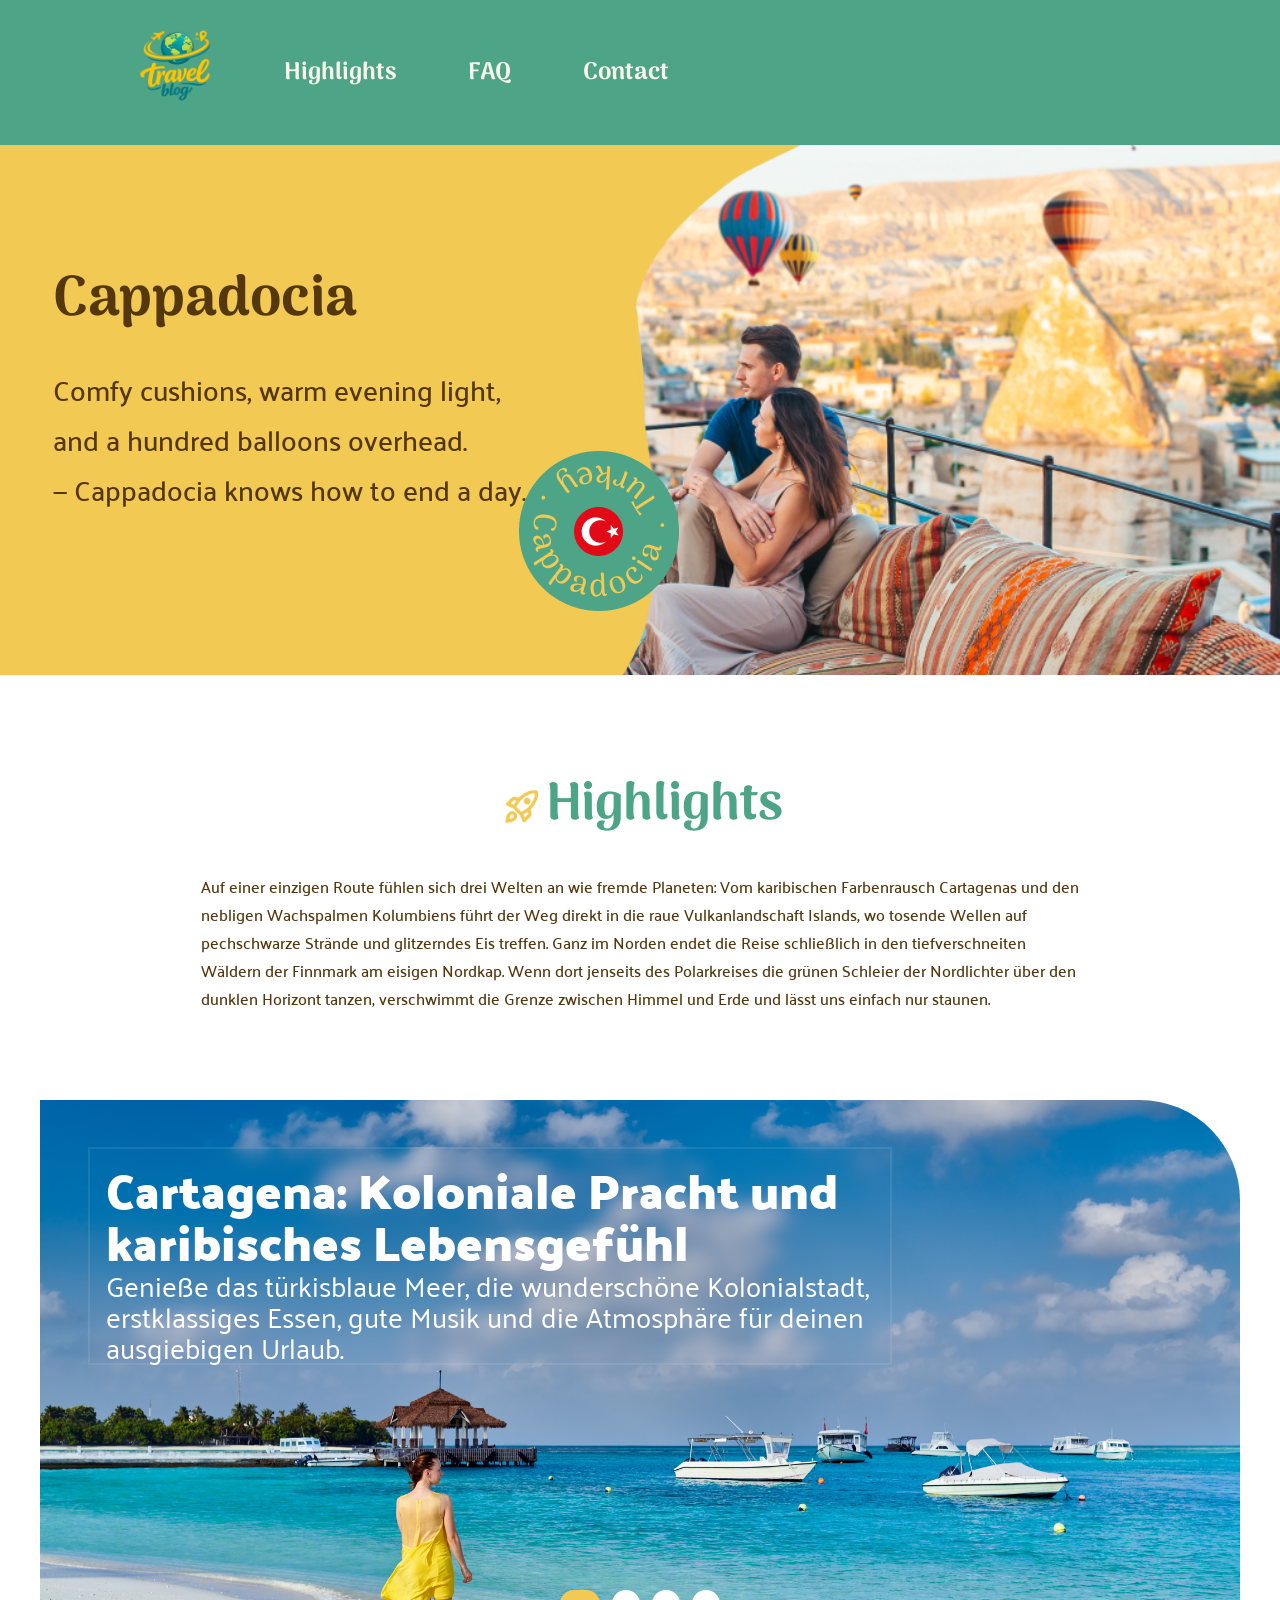
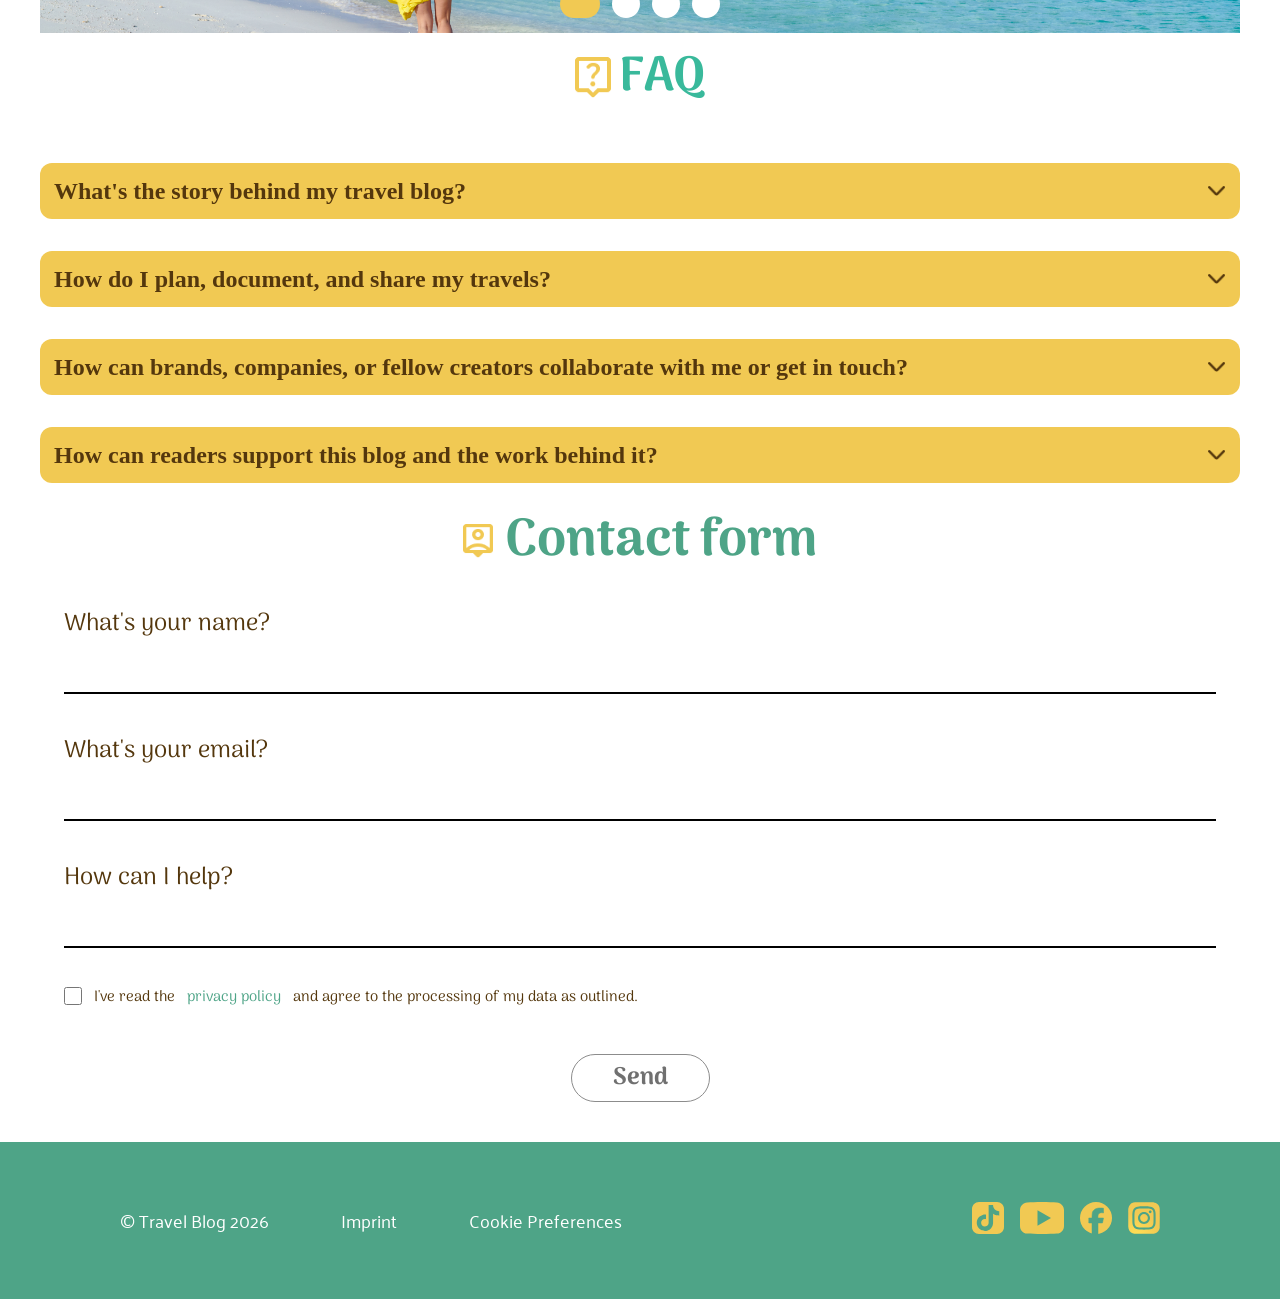
==== index.html @ d4ea0290 "position testing" ====
<!DOCTYPE html>
<html lang="en">

<head>
    <meta charset="UTF-8">
    <meta name="viewport" content="width=device-width, initial-scale=1.0">
    <title>Travel Blog</title>
    <link rel="icon" href="./assets/img/Homepage/Logo.png" type="image">

    <link rel="stylesheet" href="./css styles/font.css">
    <link rel="stylesheet" href="./css styles/standard.css">
    <link rel="stylesheet" href="./css styles/style.css">
    <link rel="stylesheet" href="./css styles/variables.css">

</head>

<body>
    <header>
        <section class="header-section">
            <div class=nav-bar>
                <a href="https://duckduckgo.com/" target="_blank" rel="noopener noreferer"><img
                        src="./assets/img/header/travelblog-icon.svg" alt="Travelblog Logo"></a>
                <a href="#highlight-section">Highlights</a>
                <a href="#faq-section">FAQ</a>
                <a href="#contact">Contact</a>
                <div class="gaba-icon">
                    <a href="https://davidalexanderscholl.developerakademie.net/TravelBlog/assets/videos/gaba-gandalf.mp4"
                        target="_blank" rel="noopener noreferer"><img src="./assets/img/header/gabba.png"></a>
                </div>
            </div>
        </section>


      

    </header>

    <!-- Yellow Box -->
  <section class="cappadocia-section">
            <section class="cappadocia-box">
                <section class="yellow-box">
                    <div class="yellow-box-rect">
                        <img src="./assets/img/yellow-box/vector16rect.jpg" alt="Yellow Vector">
                    </div>
                    <div class="yellow-box-swung">
                        <img src="./assets/img/yellow-box/vector16swung.png" alt="Yellow Box swung">
                    </div>
                    <div class="yellow-box-short">
                        <img src="./assets/img/yellow-box/vector16short.png" alt="">
                    </div>
                    <section class="yellow-text">
                        <h3>Cappadocia</h3><br>
                        <p>Comfy cushions, warm evening light,
                            <br>and a hundred balloons overhead.
                            <br>— Cappadocia knows how to end a day.
                        </p>
                    </section>
                    <section class="cappadocia_turkey">
                        <div class="turkey_img">
                            <img src="./assets/img/yellow-box/Turkey.png" alt="turkey_bild">
                        </div>
                        <div class="green_elipse">
                            <img src="./assets/img/yellow-box/Ellipse 27.png" alt="green_circle">
                        </div>
                        <div class="rotating_text">
                            <img src="./assets/img/yellow-box/Cappadocia . Turkey ..png" alt="cappadocia_turkey_text">

                        </div>
                    </section>
                </section>
            </section>
        </section>
    <!-- Highlights -->
    <main>
        <section id="highlight-section" class="highlights">
            <div class="highlights_text">
                <h2 id="highlights">Highlights</h2>
                <img src="./assets/img/Highlights/rocket_launch.png" alt="rocket_img">
            </div>
            <div class="explanation_text">
                <p>Auf einer einzigen Route fühlen sich drei Welten an wie fremde Planeten: Vom karibischen Farbenrausch
                    Cartagenas und den nebligen Wachspalmen Kolumbiens führt der Weg direkt in die raue Vulkanlandschaft
                    Islands, wo tosende Wellen auf pechschwarze Strände und glitzerndes Eis treffen. Ganz im Norden
                    endet die Reise schließlich in den tiefverschneiten Wäldern der Finnmark am eisigen Nordkap. Wenn
                    dort jenseits des Polarkreises die grünen Schleier der Nordlichter über den dunklen Horizont tanzen,
                    verschwimmt die Grenze zwischen Himmel und Erde und lässt uns einfach nur staunen.</p>
            </div>
        </section>
        <section class="slider">
            <section class="slider_a">
                <input type="radio" name="slider" value="first" checked>
                <input type="radio" name="slider" value="second">
                <input type="radio" name="slider" value="third">
                <input type="radio" name="slider" value="fourth">
                <!-- change  to img -->
                <div class="slider_a_wrapper">

                    <!-- Links are placeholders -->

                    <div class="slider_a_element element_first">
                        <a href="https://www.tripadvisor.de/Attractions-g297476-Activities-c42-Cartagena_Cartagena_District_Bolivar_Department.html"
                            target="_blank" rel="noopener noreferer">
                            <img src="./assets/img/Highlights/IslandBeach.jpg" alt="strand_bild"></a>
                        <div class="text-box">
                            <h3>Cartagena: Koloniale Pracht und karibisches Lebensgefühl</h3>
                            <p>Genieße das türkisblaue Meer, die wunderschöne Kolonialstadt, erstklassiges Essen, gute
                                Musik und die Atmosphäre für deinen ausgiebigen Urlaub.</p>

                        </div>
                    </div>

                    <div class="slider_a_element element_second">
                        <a href="https://www.tripadvisor.de/Attractions-g297476-Activities-c42-Cartagena_Cartagena_District_Bolivar_Department.html"
                            target="_blank" rel="noopener noreferer">
                            <img src="./assets/img/Highlights/Wachspalmen.jpg" alt="wachspalmen_kolumbien"></a>
                        <div class="text-box">
                            <h3>Gigantische Wachspalmen ragen in den Nebel des Cocora-Tals</h3>
                            <p>Bis zu 60 Meter hoch: Im mystischen Valle de Cocora prägen <br> Kolumbiens gigantische
                                Wachspalmen eine <br> unvergessliche Bergkulisse.
                            </p>
                        </div>
                    </div>


                    <div class="slider_a_element element_third">
                        <a href="https://www.tripadvisor.de/Attractions-g297476-Activities-c42-Cartagena_Cartagena_District_Bolivar_Department.html"
                            target="_blank" rel="noopener noreferer">
                            <img src="./assets/img/Highlights/stokknes-island-vestrahorn-schwarzer-strand.webp"
                                alt="schwarzer_strand_islands"></a>
                        <div class="text-box">
                            <h3>Urgewalt auf Island: Schwarzer Lavastrand und brechende Wellen</h3>
                            <p>Schwarzer Lavasand und tosende Atlantikwellen - die dramatische Vulkanküste von
                                Stokksnes.
                            </p>
                        </div>
                    </div>


                    <div class="slider_a_element element_fourth">
                        <a href="https://www.tripadvisor.de/Attractions-g297476-Activities-c42-Cartagena_Cartagena_District_Bolivar_Department.html"
                            target="_blank" rel="noopener noreferer">
                            <img src="./assets/img/Highlights/nordkap-winter-nordlicht.webp"
                                alt="nordlichter_überm_nordkap"></a>
                        <div class="text-box">
                            <h3>Wo die Nordlichter den Winterhimmel über dem Nordkap erhellen</h3>
                            <p>Tanzende Polarlichter in der arktischen Winternacht - ein magisches Naturschauspiel über
                                dem verschneiten Nordkap
                            </p>
                        </div>
                    </div>
                </div>
            </section>
        </section>



        <!-- FAQ Section -->

        <section class="faq-section">

            <div class="faq-head">
                <img src="./assets/img/homepage/live_help.png" alt="Live Help">
                <h2>FAQ</h2>
            </div>

            <div class="faq-container">

                <details class="faq-item">
                    <summary class="faq-question">
                        What's the story behind my travel blog?
                    </summary>

                    <div class="faq-answer">
                        <p>
                            I started this blog to share my travel
                            experiences and adventures around the world.
                        </p>
                    </div>
                </details>


                <details class="faq-item">
                    <summary class="faq-question">
                        How do I plan, document, and share my travels?
                    </summary>

                    <div class="faq-answer">
                        <p>
                            I research destinations, plan my trips,
                            take photos, and share my experiences here.
                        </p>
                    </div>
                </details>


                <details class="faq-item">
                    <summary class="faq-question">
                        How can brands, companies, or fellow creators
                        collaborate with me or get in touch?
                    </summary>

                    <div class="faq-answer">
                        <p>
                            You can contact me through the contact form
                            below.
                        </p>
                    </div>
                </details>


                <details class="faq-item">
                    <summary class="faq-question">
                        How can readers support this blog and the work
                        behind it?
                    </summary>

                    <div class="faq-answer">
                        <p>
                            You can support my blog by sharing my posts and following my adventures.lorem ipsum Lorem
                            ipsum dolor sit amet consectetur adipisicin elit. Eaque consequuntur aperiam quo, incidunt
                            neque dignissimos placeat ipsa. Quo, ipsa cupiditate ab, quisquam quos sapiente dolorem
                            exercitationem velit dicta mollitia
                            omnis.
                        </p>
                    </div>
                </details>
            </div>
        </section>

        <!-- FAQ Section -->


        <!-- Contact Form -->
        <section id="contact" class="contact-header">
            <figure>
                <img src="./assets/img/homepage/person_pin.png" alt="Person Pin">
                <h2>Contact form</h2>
            </figure>
            <!-- <div>
                <p>Have a question or an idea to collaborate?</p>
                <p><br>Get in touch—I’d love to hear from you and explore how we can work together.</p>
            </div> -->
        </section>

        <form>
            <div>
                <label for="name">What's your name?</label>
                <input type="name" id="name" name="name">
                <label for="email">What's your email?</label>
                <input type="email" id="email" name="email">
                <label for="text">How can I help?</label>
                <input type="text" id="text" name="text">
            </div>
            <div>
                <label class="policy-checkbox">
                    <input type="checkbox" name="policy">I've read the <span>privacy policy</span> and agree to the
                    processing of my data as outlined.
                </label>
                <button type="send">Send</button>
            </div>
        </form>

    </main>

    <footer>
        <div class="info-links">
            <a href="">© Travel Blog 2026</a>
            <a href="">Imprint</a>
            <a href="">Cookie Preferences</a>
        </div>
        <div class="social-media">
            <!-- Links are placeholders -->
            <a href="https://duckduckgo.com/" target="_blank" rel="noopener noreferer"><img
                    src="./assets/img/footer/tiktok_icon 1.svg" alt="Tik tok icon"></a>
            <a href="https://duckduckgo.com/" target="_blank" rel="noopener noreferer"><img
                    src="./assets/img/footer/youtube_icon.svg" alt="YouTube icon"></a>
            <a href="https://duckduckgo.com/" target="_blank" rel="noopener noreferer"><img
                    src="./assets/img/footer/facebook_icon.svg" alt="Facebook icon"></a>
            <a href="https://duckduckgo.com/" target="_blank" rel="noopener noreferer"><img
                    src="./assets/img//footer/instagram_logo.svg" alt="Instagram icon"></a>
        </div>

    </footer>

</body>

</html>
---- css styles/font.css ----
/* --- Import Schriftarten --- */

@import url('https://fonts.googleapis.com/css2?family=Arima:wght@100..700&display=swap');
@import url('https://fonts.googleapis.com/css2?family=Arima:wght@100..700&family=Palanquin:wght@100;200;300;400;500;600;700&display=swap');
@import url('https://fonts.googleapis.com/css2?family=Palanquin+Dark:wght@400;500;600;700&display=swap');
---- css styles/standard.css ----
/* --- GLOBALE FUNDAMENT --- */
/* --- SCHRIFTARTEN & GRÖßEN --- */

* {
    box-sizing: border-box;
    margin: 0;
    /* outline: 1px solid red; /*um Ausrichtung der Elemente zu überprüfen*/
}

html {
    scroll-behavior: smooth;
}

h1 {
    font-family: Arima;
    color: #F1C953;
    font-size: 64px;  /*40px Mobile, 64px Desktop*/
    font-weight: bold;
}

h2 {
    font-family: Arima;
    color:#4EA487;
    font-size: 52px;  /*40px Mobile, 52px Desktop*/
}

.subtitle {
    font-family: 'palanquin';
    color: #4EA487;
    font-size: 40px;  /*20px Mobile, 40px Desktop*/
    font-weight: semi-bold;
}

p {
    font-size: 16px;
    font-family: Palanquin;
    color: #54370D;
    width:878px ;
}

button {
    font-family: Arima;
    font-size: 24px;
    font-weight: bold;
    border-radius: 40px;
    width: 139px;           /*158px Desktop*/
    height: 48px;           /*auch 48px Desktop*/
    text-align: center;
}

button:hover {
    text-decoration: underline;
    cursor: pointer;
}
---- css styles/style.css ----
/* --- HAUPT-LAYOUT MIT KLASSEN --- */

/* Header */

.header-section {
  background-color: #4ea487;
  display: flex;
  justify-content: start;
  align-items: center;
  gap: 100px;
  padding-top: 30px;
  padding-bottom: 30px;
  padding-left: 140px;
  width: 100%;
}

.nav-bar {
  display: flex;
  gap: 72px;
  align-items: center;
  text-align: center;
}

.nav-bar img {
  width: 72px;
  height: 72px;
}

.nav-bar > a {
  color: rgba(248, 245, 235, 1);
  font-family: Arima;
  font-size: 1.5rem;
  font-weight: 700;
  text-decoration: none;
}

.gaba-icon img {
  margin-left: 450px;
  animation: gaba-hide 2s forwards;
}

/* Trololol */
@keyframes gaba-hide {
  from {
    opacity: 1;
  }
  to {
    opacity: 0;
  }
}

/* --- YELLOW BOX --- */

.landing-section {
  position: absolute;
  z-index: -1;
  height: 100dvh;
}

.cappadocia-section {
  /* position: relative; */
  z-index: -1;
  display: flex;
  justify-content: flex-start;
  flex-direction: column;
  background-image: url(/assets/img/yellow-box/header-photo.png);
  background-repeat: no-repeat;

  background-size: 1440px;
  background-position: center;
  overflow: hidden;
}

.cappadocia-box {
  position: relative;
  z-index: 1;
  display: flex;
  justify-content: left;
  height: 530px;
  overflow: hidden;
}

.yellow-box {
  position: absolute;
  z-index: 1;
  justify-content: center;
  text-align: start;
  
}

.yellow-box-rect img {
    position: absolute;
    z-index: 1;
    display: flex;
    
    width: 1440px;
    animation: yellow-box-rect-slide 1s forwards;
    animation-delay: 2s;
}

@keyframes yellow-box-rect-slide {
  from {
    padding-right: 0%;
  }
  to {
    padding-right: 50px;
  }
  to {
    opacity: 0;
  }
}

.yellow-box-swung img{  
    position: absolute;
    z-index: 1;
     display: flex;
      
    width: 2000px;
    animation: yellow-box-swung-slide 1s forwards;
    animation-delay: 2s;
    /* animation: yellow-box-swung-blendout 1s forwards;
    animation-delay: 3s; */
}

@keyframes yellow-box-swung-slide {
  from {
    width: 2000px;
  }
  to {
    width: 800px;
  }
}
/* 
@keyframes yellow-box-swung-blendout{
    from{opacity: 1;}
    to{opacity: 0;}
} */

.yellow-box-short img{
     position: absolute;
    z-index: 2;
     display: flex;
      height: 650px;
    width: 800px;
    animation: yellow-box-swung-slide 2s forwards;
    animation-delay: 10s;
}

.yellow-text {
  position: absolute;
  top: 110px;
  bottom: 75%;
  left: 40%;
  z-index: 2;
}

.yellow-text h3 {
    position: relative;
    color: #54370D;
    font-family: 'Arima';
    font-weight: 700;
    font-size: 3.5rem;
    animation: slide-up 250ms forwards;
    animation-duration: 1s;
}

@keyframes slide-up{
    from {
        bottom: -300px;
        transform: translateX(+200px); 

        opacity: 0;
    }
    to {
        bottom: 0;
        opacity: 1;
    }
}

.yellow-text p {
  color: #54370d;
  font-family: "palanquin";
  font-weight: 500;
  font-size: 1.75rem;
  animation: show-self 250ms;
  animation-delay: 1s;
  animation-fill-mode: backwards;
}

@keyframes show-self {
  from {
    opacity: 0;
  }
}

.cappadocia_turkey {
    position: relative;
    left: 400%;
    top: 300px;
    z-index: 3;
    display: flex;
    justify-content: center;
    align-items: center;
    animation: slideUpFadeIn 500ms ease-out forwards;
}

.turkey_img {
  z-index: 3;
  height: 50px;
  width: 100%;
  position: absolute;
  display: flex;
  justify-content: center;
  align-items: center;
}

.green_elipse {
  z-index: 1;
  height: 160px;
  width: 100%;
  position: absolute;
  display: flex;
  justify-content: center;
  align-items: center;
}

.rotating_text {
  z-index: 1;
  height: 132px;
  width: 100%;
  display: flex;
  justify-content: center;
  align-items: center;
  animation: turkey_text 15s linear infinite;
}

@keyframes slideUpFadeIn {
  0% {
    opacity: 0%;
    transform: translateY(200px);
    animation-fill-mode: forwards;
  }
  100% {
    opacity: 1;
    transform: translateY(20px);
  }
}

@keyframes turkey_text {
  15% {
    transform: rotate(0deg);
  }
  100% {
    transform: rotate(360deg);
  }
}

/* --- HIGHLIGHTS --- */
.highlights {
  display: flex;
  flex-direction: column;
  justify-content: center;
  padding-top: 88px;
}

.highlights_text {
  display: flex;
  justify-content: center;
  align-items: center;
  flex-direction: row-reverse;
}

.highlights > div {
  display: flex;
  justify-content: center;
  flex-direction: row-reverse;
}

.highlights img {
  display: flex;
  height: 48px;
  width: 48px;
  padding: 4px;
}

.explanation_text {
  font-family: Palanquin;
  font-weight: 500;
  font-style: medium;
  font-size: 36px;
  padding-top: 24px;
  padding-bottom: 88px;
  color: #54370d;
}

.slider {
  display: flex;
  justify-content: center;
  align-items: center;
}

.slider_a {
  position: relative;
  border-top-right-radius: 100px;

  height: 533px;
  width: 1200px;

  display: flex;
  justify-content: center;
  align-items: flex-end;

  overflow: hidden;
}

.slider_a input {
  appearance: none;

  z-index: 2;
  background-color: white;

  height: 28px;
  width: 28px;

  border-radius: 50%;
  margin: 0 6px 15px 6px;

  box-shadow: none;
  outline: none;
  border: none;
}

.slider_a input:checked {
  background-color: #f1c953;
  height: 28px;
  width: 40px;
  border-radius: 20px;
}

.slider_a_wrapper {
  z-index: 1;

  width: 400%;
  height: 100%;

  position: absolute;
  left: 0;
  top: 0;

  display: flex;

  transition: all 1s ease-in-out;
}

.slider_a_wrapper > p {
  display: flex;
}

.slider_a_element {
  width: calc(100% / 4);
  height: 100%;
}

.slider_a_element img {
  width: 100%;
  height: 100%;

  object-fit: cover;
}

.slider_a input[value="first"]:checked ~ .slider_a_wrapper {
  transform: translateX(0);
}

.slider_a input[value="second"]:checked ~ .slider_a_wrapper {
  transform: translateX(calc(-100% / 4));
}

.slider_a input[value="third"]:checked ~ .slider_a_wrapper {
  transform: translateX(calc(-200% / 4));
}

.slider_a input[value="fourth"]:checked ~ .slider_a_wrapper {
  transform: translateX(calc(-300% / 4));
}

.slider_a_element .text-box {
  position: relative;
  width: 67%;
  bottom: 92%;
  left: 48px;

  padding-top: 16px;
  padding-left: 16px;

  border: solid 2px rgba(255, 255, 255, 0.089);
  backdrop-filter: blur(8px);
}

.text-box h3 {
  font-family: Palanquin Dark;
  font-weight: semibold;
  font-size: 48px;
  line-height: 1.1;
  color: #ffffff;
}

.text-box p {
  font-family: Palanquin;
  font-weight: 400;
  font-size: 28px;
  color: #ffffff;
  line-height: 1.1;
}

/* --- FAQ --- */

.faq-section {
  display: flex;
  flex-direction: column;
  align-items: center;
  padding: 16px 8px;
  gap: 56px;
}

.faq-head {
  display: flex;
  justify-content: center;
  align-items: center;
  gap: 8px;
  margin: 0;
  font-weight: 700;
}

.faq-head img {
  display: block;
  width: 36px;
  height: 41.15px;
}

.faq-head h2 {
  margin: 0;
  line-height: 1.2;
  text-align: center;
  color: #39b99b;
  font-size: 48px;
}

.faq-container {
  width: 100%;
  max-width: 1200px;
  display: flex;
  flex-direction: column;
  gap: 32px;
}

.faq-item {
  background-color: #f1c953;
  border-radius: 12px;
  overflow: hidden;
  interpolate-size: allow-keywords;
}

.faq-question {
  width: 100%;
  color: #54370d;
  cursor: pointer;
  padding: 16px 14px;
  font-size: 24px;
  font-weight: 600;
  display: flex;
  justify-content: space-between;
  align-items: center;
  gap: 32px;
  border: none;
  border-radius: 12px;
  text-align: left;
  line-height: 1;
}

.faq-question::after {
  content: "";

  background-image: url(../assets/img/homepage/arrow_forward_ios.png);
  background-repeat: no-repeat;
  background-position: center;
  background-size: contain;
  width: 20px;
  height: 10px;
  flex-shrink: 0;
  transition: all 0.4s ease-in-out;
}

.faq-item[open] .faq-question::after {
  transform: rotate(-180deg);
}

.faq-answer {
  background-color: white;
  border-radius: 5px;
  margin: 0 14px 10px 14px;
  padding: 4px 10px;
}

.faq-answer p {
  color: #54370d;
  width: 100%;
  max-width: none;
  line-height: 1.2;
}

.faq-item::details-content {
  height: 0;
  overflow: hidden;
  transition:
    height 0.5s ease-in-out,
    content-visibility 0.5s allow-discrete;
}

.faq-item[open]::details-content {
  height: auto;
}
/* --- FAQ --- */

/* --- CONTACT FORM --- */

figure {
  display: flex;
  flex-direction: row;
  justify-content: center;
  align-items: center;
  gap: 12px;
  /* width: 1100px;
    height: 62px; */
}

figure > img {
  width: 30px;
  /*36px Desktop*/
  height: 34.29px;
  /*41.15px Desktop*/
}

.contact-header > div {
  display: flex;
  flex-direction: column;
  justify-content: center;
  align-items: center;
}

form > div {
  display: flex;
  flex-direction: column;
  justify-content: flex-start;
  padding-left: 5%;
  padding-right: 5%;
}

figure > img {
  width: 30px;
  /*36px Desktop*/
  height: 34.29px;
  /*41.15px Desktop*/
}

.contact-header > div {
  display: flex;
  flex-direction: column;
  justify-content: center;
  align-items: center;
}

form > div {
  display: flex;
  flex-direction: column;
  justify-content: flex-start;
  padding-left: 5%;
  padding-right: 5%;
}

.policy-checkbox {
  font-size: 15px;
  display: flex;
  align-items: flex-start;
  gap: 12px;
}

.policy-checkbox > input[type="checkbox"] {
  flex-shrink: 0;
  width: 18px;
  height: 18px;
  margin: 2px 0 0 0;
  border: 2px solid #54370d;
  border-radius: 2px;
  cursor: pointer;
}

.policy-checkbox > span {
  margin: 0;
  color: #4ea487;
}

.policy-checkbox > span:hover {
  text-decoration: underline;
  cursor: pointer;
}

.policy-checkbox > input[type="checkbox"] {
  flex-shrink: 0;
  width: 18px;
  height: 18px;
  margin: 2px 0 0 0;
  border: 2px solid #54370d;
  border-radius: 2px;
  cursor: pointer;
}

.policy-checkbox > span {
  margin: 0;
  color: #4ea487;
}

.policy-checkbox > span:hover {
  text-decoration: underline;
  cursor: pointer;
}

label {
  font-family: Arima;
  color: #54370d;
  font-size: 24px;
  margin-bottom: 5px;
  margin-top: 20px;
}

input {
  border: none;
  border-bottom: 2px solid;
  height: 29px;
  /* acuh 29px Desktop*/
  margin-top: 17px;
  margin-bottom: 17px;
}

input:focus {
  outline: none;
  /* kein blauer Rahmen beim Klicken */
  border-bottom-width: 2px;
}

form button {
  align-self: center;
  margin-top: 40px;
  margin-bottom: 40px;
  background-color: white;
  border: 1px solid #8c8c8c;
  color: #707070;
}

/* --- FOOTER --- */

footer {
  background-color: #4ea487;
  display: flex;
  justify-content: space-between;
  align-items: center;
  gap: 10px;
  padding: 60px 120px;
}

.info-links {
  display: flex;
  align-items: center;
  gap: 72px;
}

.info-links a {
  color: #ffffff;
  font-family: Palanquin;
  font-size: 18px;
  text-decoration: none;
}

.social-media {
  display: flex;
  gap: 16px;
}
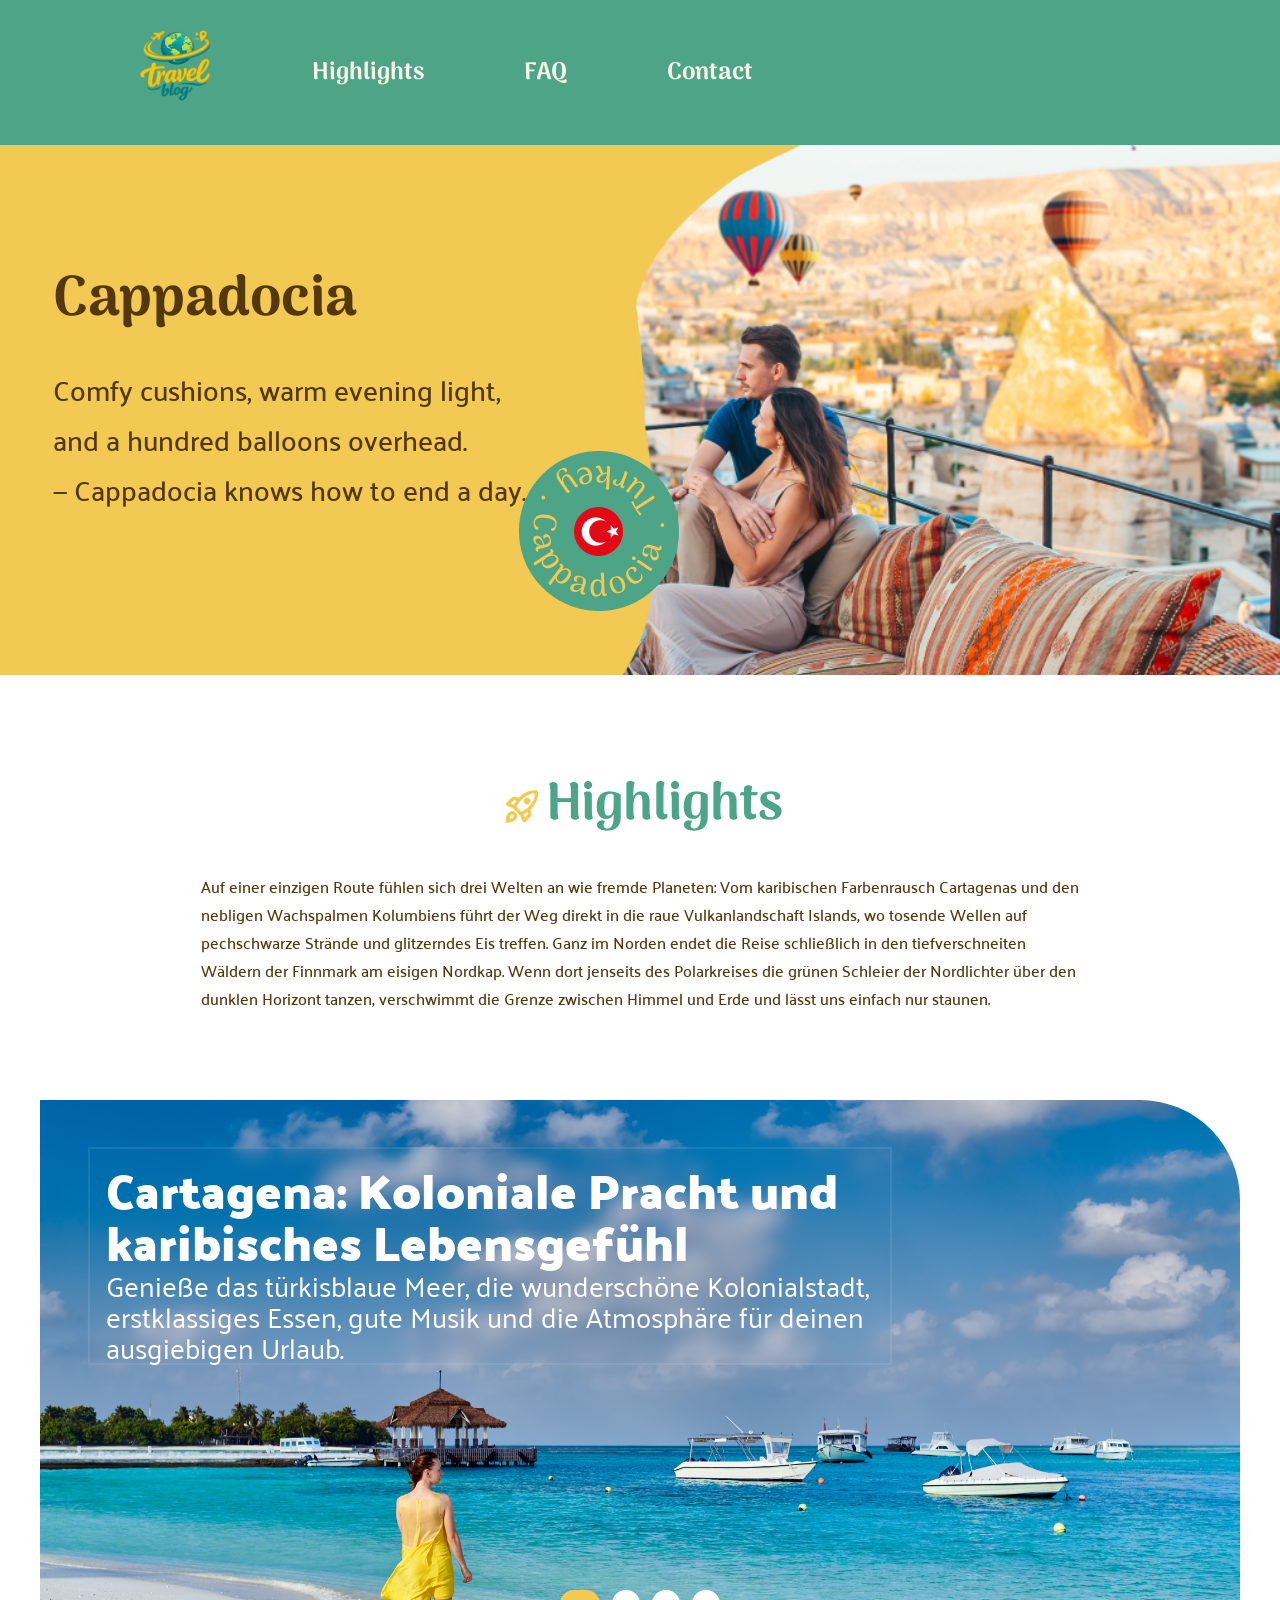
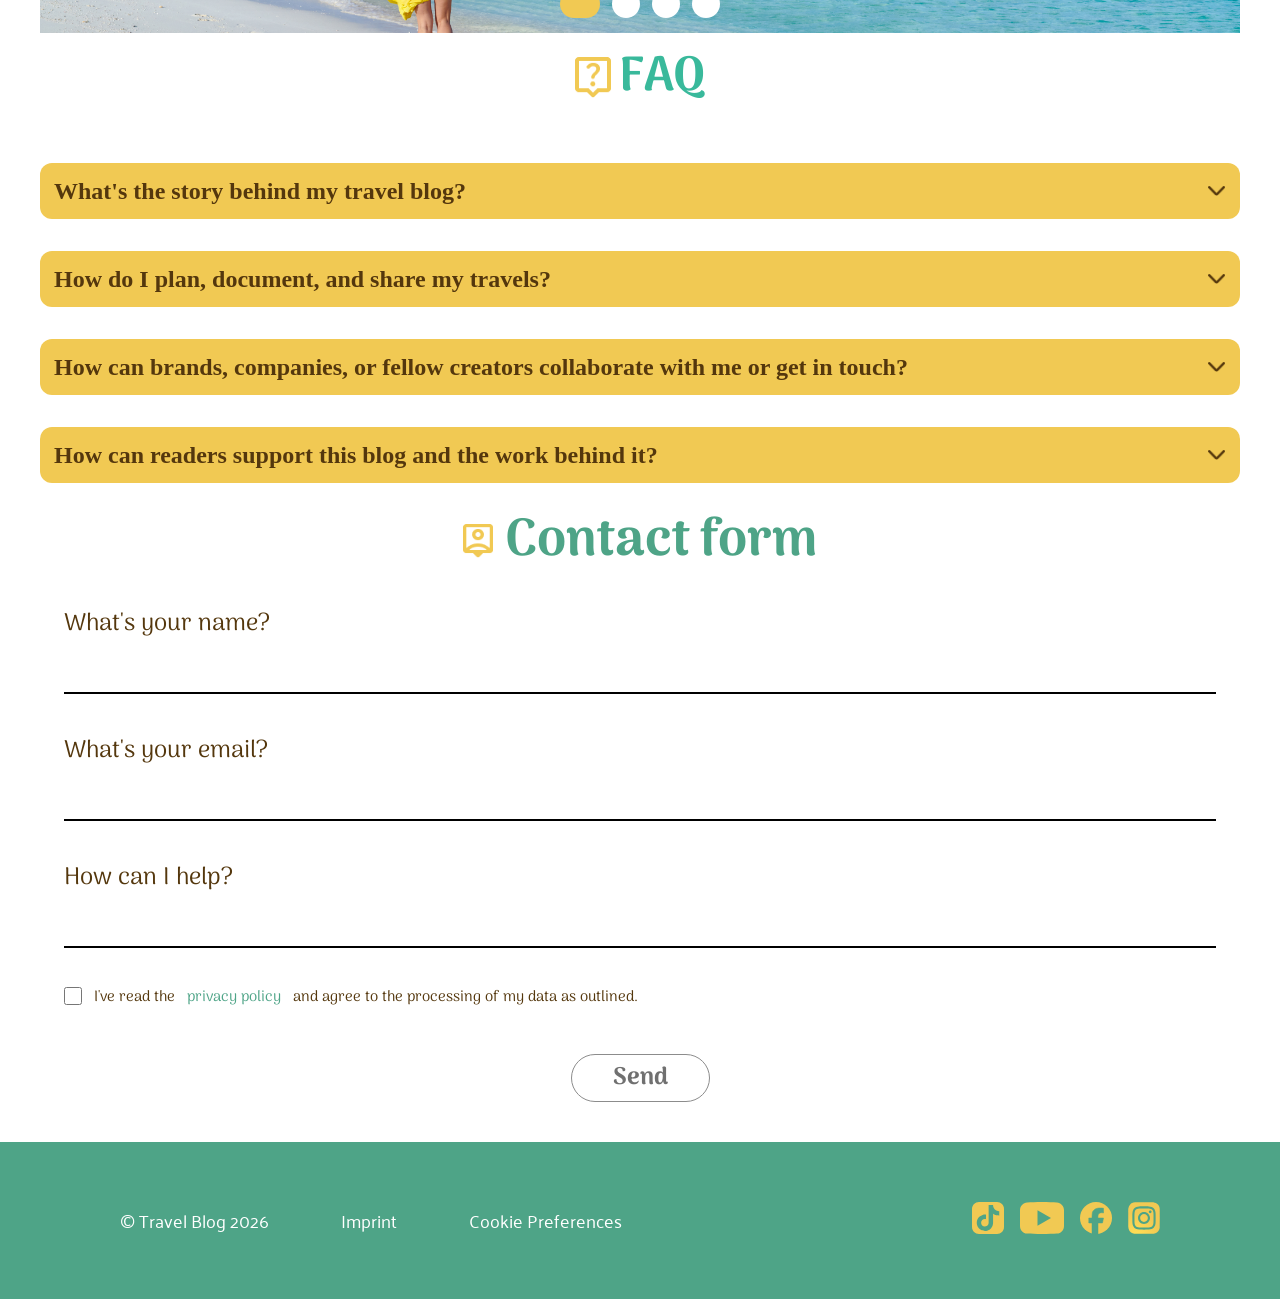
==== commit ff119c07: "Position chaos" ====
--- a/index.html
+++ b/index.html
@@ -30,12 +30,7 @@
             </div>
         </section>
 
-
-      
-
-    </header>
-
-    <!-- Yellow Box -->
+          <!-- Yellow Box -->
   <section class="cappadocia-section">
             <section class="cappadocia-box">
                 <section class="yellow-box">
@@ -70,6 +65,9 @@
                 </section>
             </section>
         </section>
+    </header>
+
+
     <!-- Highlights -->
     <main>
         <section id="highlight-section" class="highlights">
--- a/css styles/style.css
+++ b/css styles/style.css
@@ -5,7 +5,7 @@
 .header-section {
   background-color: #4ea487;
   display: flex;
-  justify-content: start;
+  justify-content: space-between;
   align-items: center;
   gap: 100px;
   padding-top: 30px;
@@ -16,7 +16,7 @@
 
 .nav-bar {
   display: flex;
-  gap: 72px;
+  gap: 100px;
   align-items: center;
   text-align: center;
 }
@@ -54,7 +54,7 @@
 .landing-section {
   position: absolute;
   z-index: -1;
-  height: 100dvh;
+height: 100dvh;
 }
 
 .cappadocia-section {
@@ -65,7 +65,7 @@
   flex-direction: column;
   background-image: url(/assets/img/yellow-box/header-photo.png);
   background-repeat: no-repeat;
-
+  height: 530px;
   background-size: 1440px;
   background-position: center;
   overflow: hidden;
@@ -76,8 +76,6 @@
   z-index: 1;
   display: flex;
   justify-content: left;
-  height: 530px;
-  overflow: hidden;
 }
 
 .yellow-box {
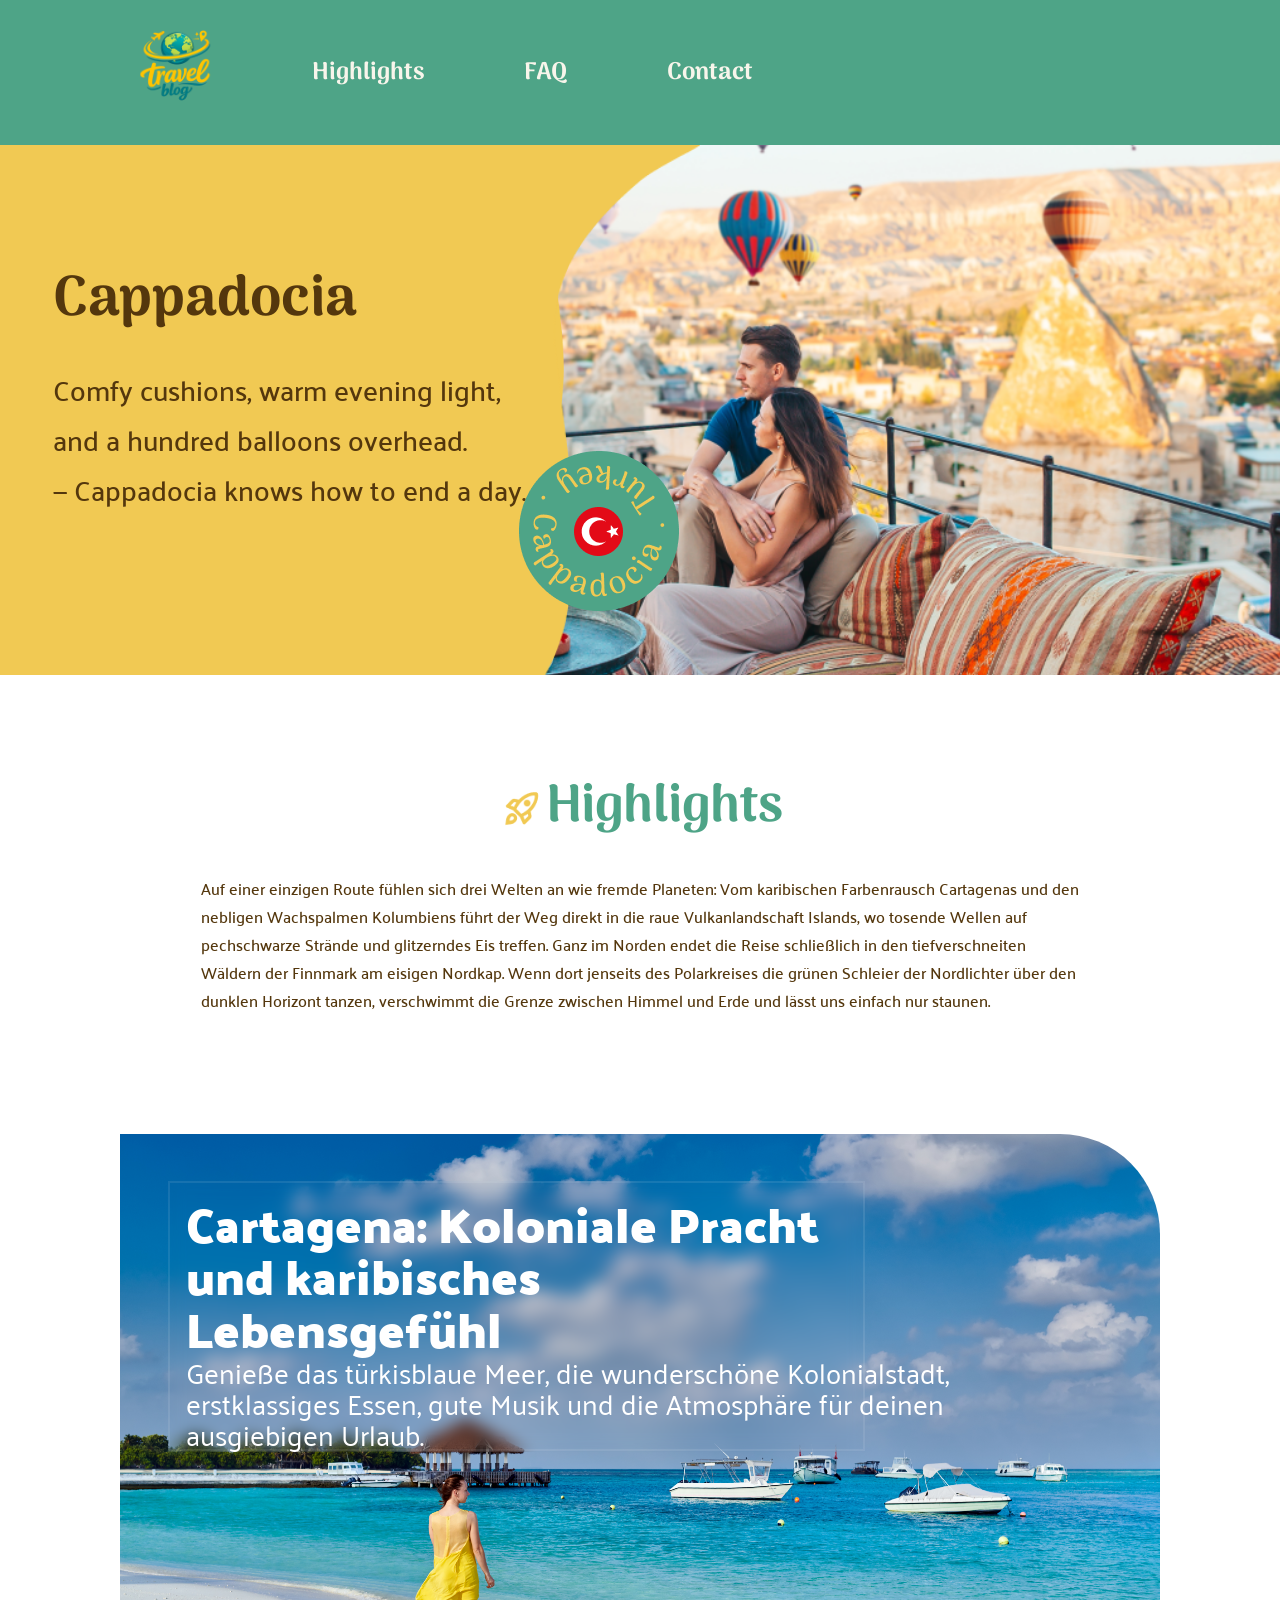
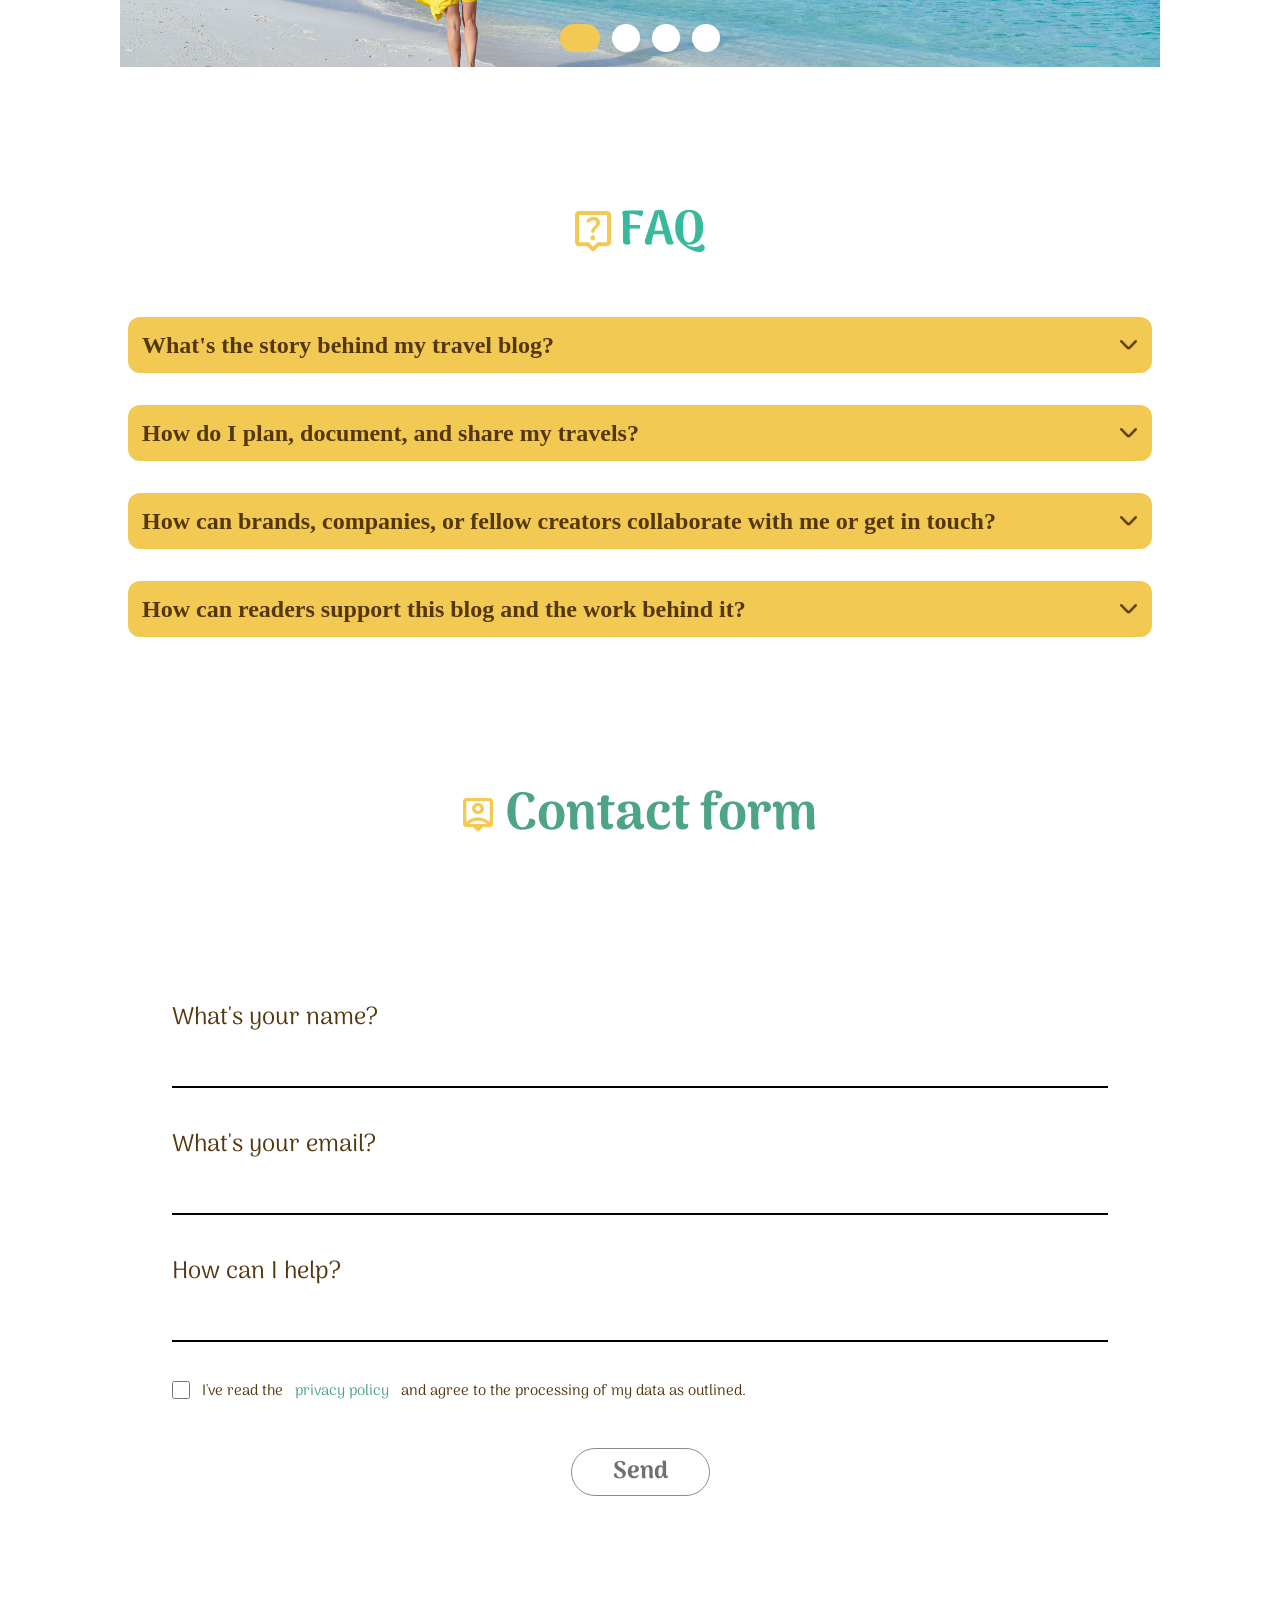
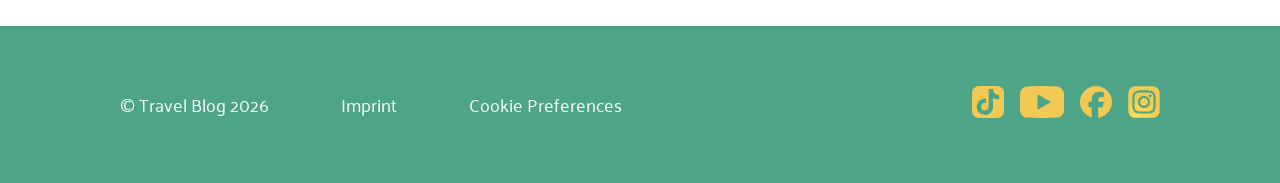
==== commit b1810b54: "Content max-width adjusted" ====
--- a/index.html
+++ b/index.html
@@ -31,6 +31,7 @@
         </section>
 
           <!-- Yellow Box -->
+  <section class="landing-section">         
   <section class="cappadocia-section">
             <section class="cappadocia-box">
                 <section class="yellow-box">
@@ -65,11 +66,12 @@
                 </section>
             </section>
         </section>
+        </section>
     </header>
 
 
     <!-- Highlights -->
-    <main>
+    <main class="main-section">
         <section id="highlight-section" class="highlights">
             <div class="highlights_text">
                 <h2 id="highlights">Highlights</h2>
--- a/css styles/style.css
+++ b/css styles/style.css
@@ -1,6 +1,13 @@
 /* --- HAUPT-LAYOUT MIT KLASSEN --- */
 
 /* Header */
+.main-section{
+  display: flex;
+  flex-direction: column;
+  gap: 120px;
+
+  padding: 90px 120px;
+}
 
 .header-section {
   background-color: #4ea487;
@@ -52,16 +59,17 @@
 /* --- YELLOW BOX --- */
 
 .landing-section {
-  position: absolute;
+  /* position: absolute; */
   z-index: -1;
-height: 100dvh;
+  display: flex;
+  justify-content: center;
+
 }
 
 .cappadocia-section {
   /* position: relative; */
   z-index: -1;
   display: flex;
-  justify-content: flex-start;
   flex-direction: column;
   background-image: url(/assets/img/yellow-box/header-photo.png);
   background-repeat: no-repeat;
@@ -69,6 +77,8 @@
   background-size: 1440px;
   background-position: center;
   overflow: hidden;
+  max-width: 1440px;
+  width: 100%;
 }
 
 .cappadocia-box {
@@ -125,7 +135,7 @@
     width: 2000px;
   }
   to {
-    width: 800px;
+    width: 700px;
   }
 }
 /* 
@@ -258,7 +268,7 @@
   display: flex;
   flex-direction: column;
   justify-content: center;
-  padding-top: 88px;
+ 
 }
 
 .highlights_text {
@@ -287,7 +297,6 @@
   font-style: medium;
   font-size: 36px;
   padding-top: 24px;
-  padding-bottom: 88px;
   color: #54370d;
 }
 
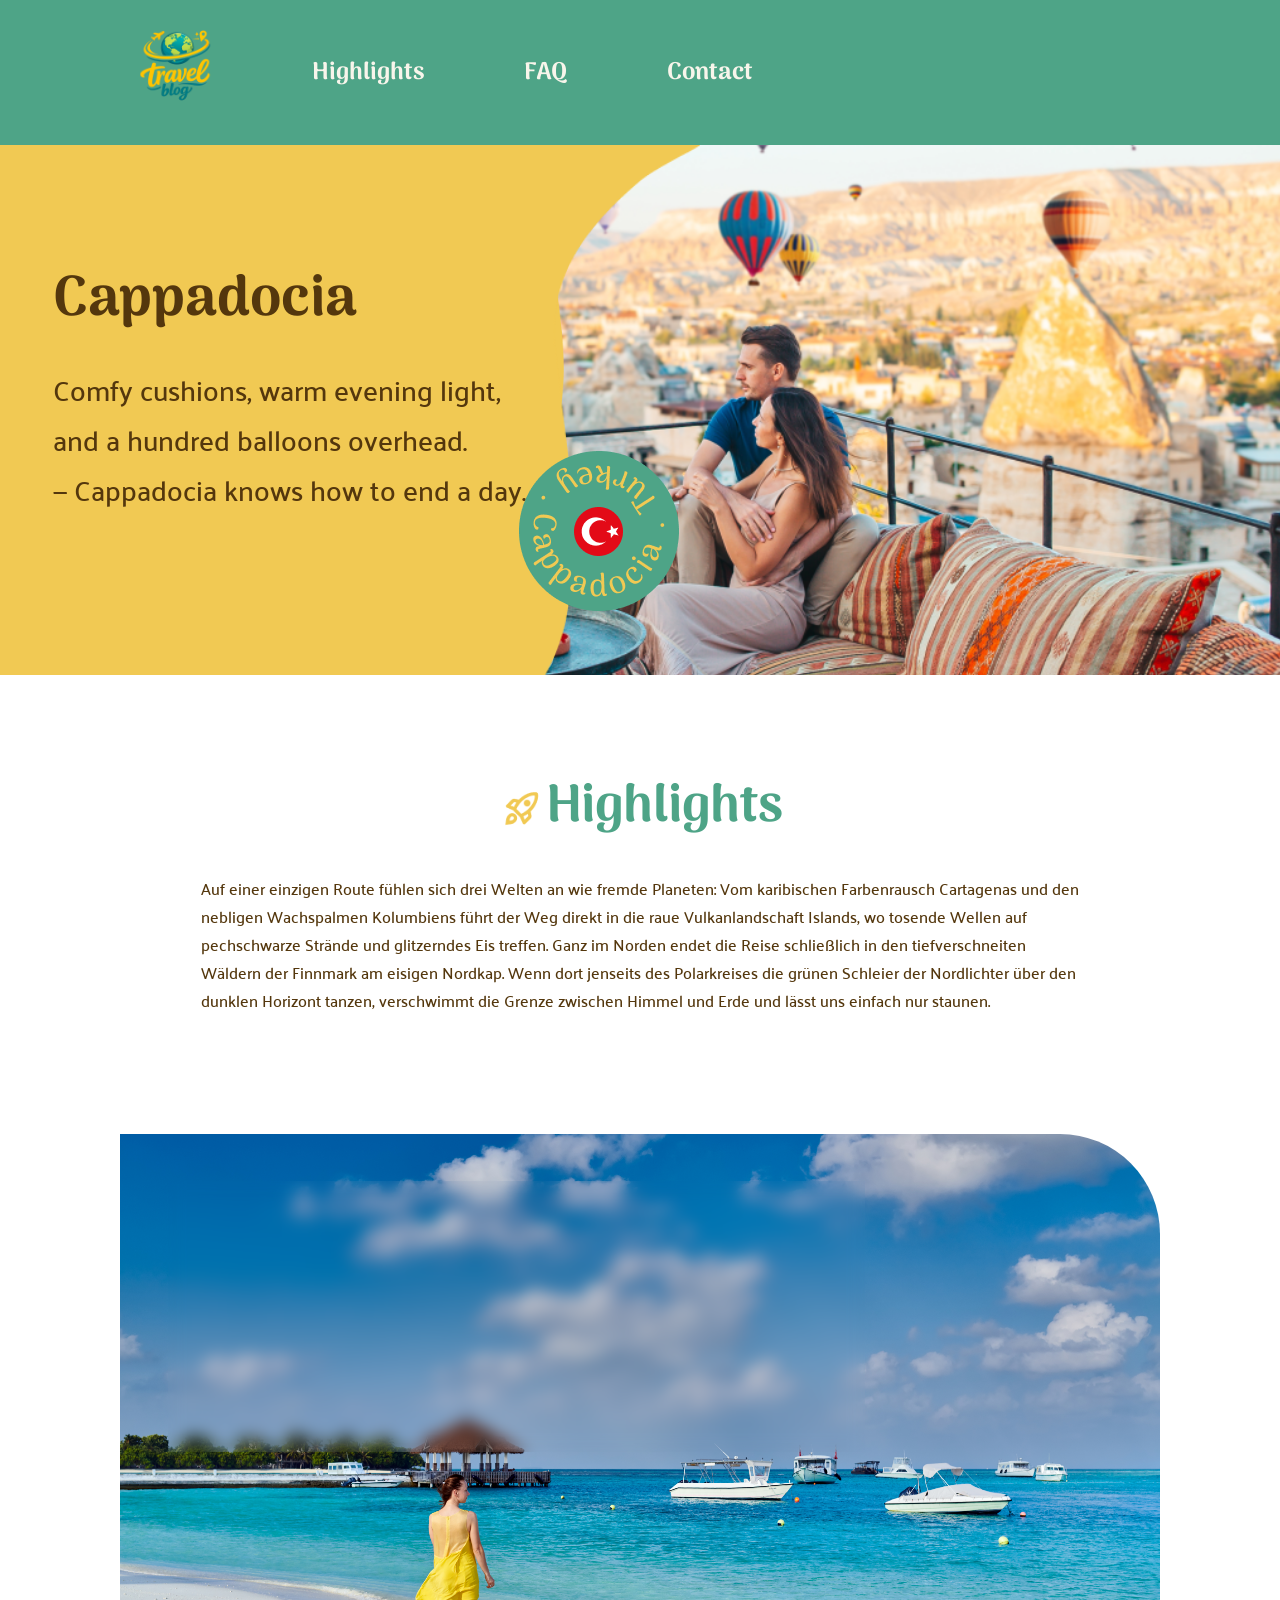
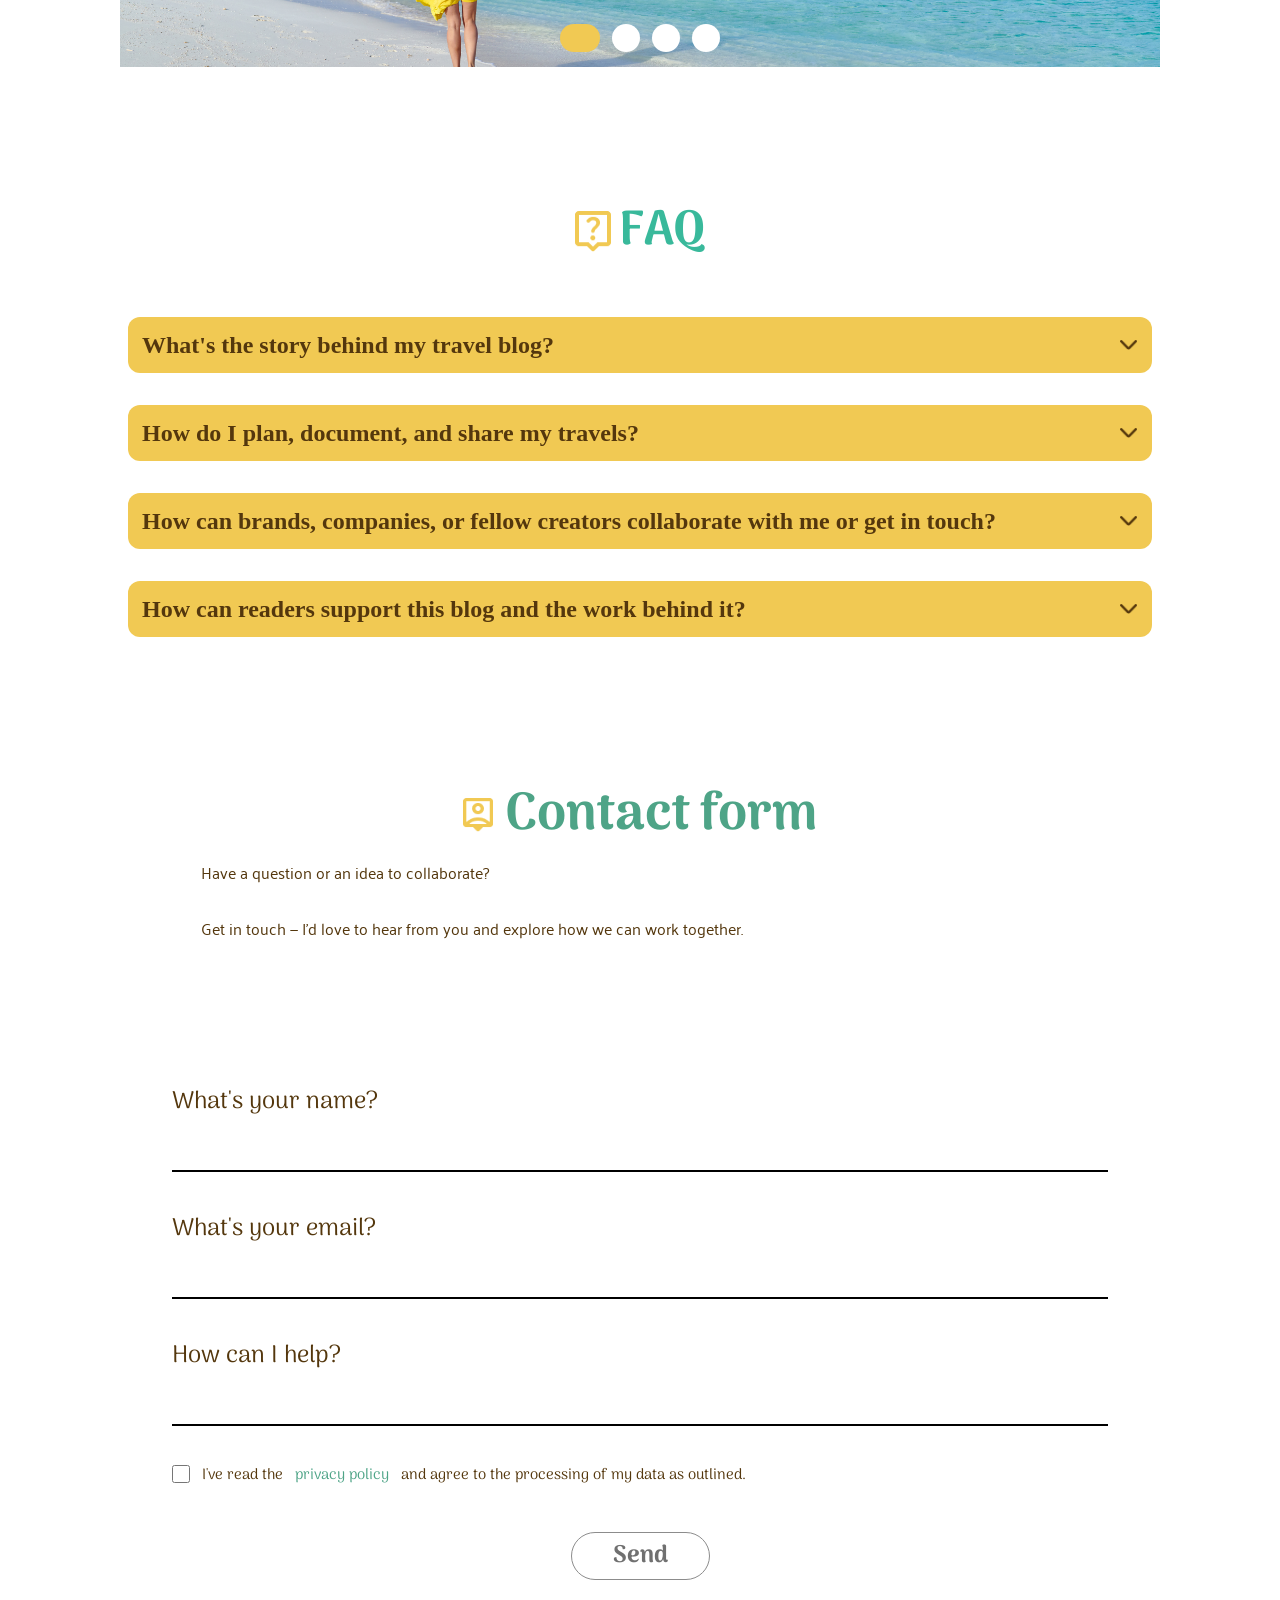
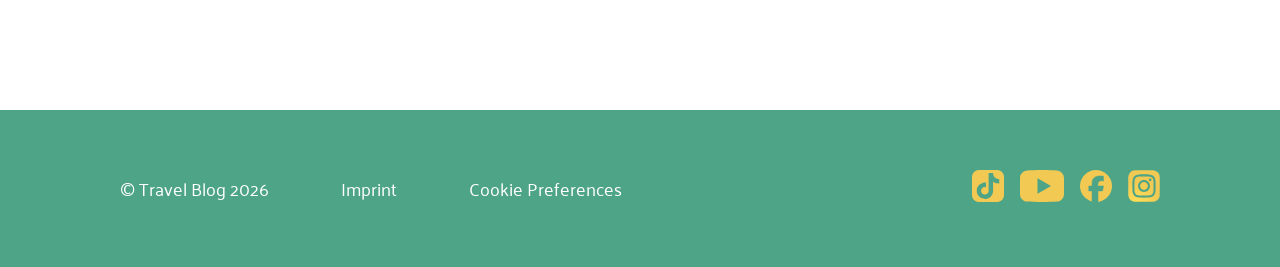
==== commit e177b8eb: "Umstrukturierung der Bilder und Anpassungen an article-carousel" ====
--- a/index.html
+++ b/index.html
@@ -36,13 +36,13 @@
             <section class="cappadocia-box">
                 <section class="yellow-box">
                     <div class="yellow-box-rect">
-                        <img src="./assets/img/yellow-box/vector16rect.jpg" alt="Yellow Vector">
+                        <img src="./assets/img/homepage/yellow-box/vector16rect.jpg" alt="Yellow Vector">
                     </div>
                     <div class="yellow-box-swung">
-                        <img src="./assets/img/yellow-box/vector16swung.png" alt="Yellow Box swung">
+                        <img src="./assets/img/homepage/yellow-box/vector16swung.png" alt="Yellow Box swung">
                     </div>
                     <div class="yellow-box-short">
-                        <img src="./assets/img/yellow-box/vector16short.png" alt="">
+                        <img src="./assets/img/homepage/yellow-box/vector16short.png" alt="">
                     </div>
                     <section class="yellow-text">
                         <h3>Cappadocia</h3><br>
@@ -53,13 +53,13 @@
                     </section>
                     <section class="cappadocia_turkey">
                         <div class="turkey_img">
-                            <img src="./assets/img/yellow-box/Turkey.png" alt="turkey_bild">
+                            <img src="./assets/img/homepage/yellow-box/Turkey.png" alt="turkey_bild">
                         </div>
                         <div class="green_elipse">
-                            <img src="./assets/img/yellow-box/Ellipse 27.png" alt="green_circle">
+                            <img src="./assets/img/homepage/yellow-box/Ellipse 27.png" alt="green_circle">
                         </div>
                         <div class="rotating_text">
-                            <img src="./assets/img/yellow-box/Cappadocia . Turkey ..png" alt="cappadocia_turkey_text">
+                            <img src="./assets/img/homepage/yellow-box/Cappadocia . Turkey ..png" alt="cappadocia_turkey_text">
 
                         </div>
                     </section>
@@ -75,7 +75,7 @@
         <section id="highlight-section" class="highlights">
             <div class="highlights_text">
                 <h2 id="highlights">Highlights</h2>
-                <img src="./assets/img/Highlights/rocket_launch.png" alt="rocket_img">
+                <img src="./assets/img/homepage/Highlights/rocket_launch.png" alt="rocket_img">
             </div>
             <div class="explanation_text">
                 <p>Auf einer einzigen Route fühlen sich drei Welten an wie fremde Planeten: Vom karibischen Farbenrausch
@@ -100,7 +100,7 @@
                     <div class="slider_a_element element_first">
                         <a href="https://www.tripadvisor.de/Attractions-g297476-Activities-c42-Cartagena_Cartagena_District_Bolivar_Department.html"
                             target="_blank" rel="noopener noreferer">
-                            <img src="./assets/img/Highlights/IslandBeach.jpg" alt="strand_bild"></a>
+                            <img src="./assets/img/homepage/Highlights/IslandBeach.jpg" alt="strand_bild"></a>
                         <div class="text-box">
                             <h3>Cartagena: Koloniale Pracht und karibisches Lebensgefühl</h3>
                             <p>Genieße das türkisblaue Meer, die wunderschöne Kolonialstadt, erstklassiges Essen, gute
@@ -112,7 +112,7 @@
                     <div class="slider_a_element element_second">
                         <a href="https://www.tripadvisor.de/Attractions-g297476-Activities-c42-Cartagena_Cartagena_District_Bolivar_Department.html"
                             target="_blank" rel="noopener noreferer">
-                            <img src="./assets/img/Highlights/Wachspalmen.jpg" alt="wachspalmen_kolumbien"></a>
+                            <img src="./assets/img/homepage/Highlights/Wachspalmen.jpg" alt="wachspalmen_kolumbien"></a>
                         <div class="text-box">
                             <h3>Gigantische Wachspalmen ragen in den Nebel des Cocora-Tals</h3>
                             <p>Bis zu 60 Meter hoch: Im mystischen Valle de Cocora prägen <br> Kolumbiens gigantische
@@ -236,10 +236,10 @@
                 <img src="./assets/img/homepage/person_pin.png" alt="Person Pin">
                 <h2>Contact form</h2>
             </figure>
-            <!-- <div>
+            <div>
                 <p>Have a question or an idea to collaborate?</p>
-                <p><br>Get in touch—I’d love to hear from you and explore how we can work together.</p>
-            </div> -->
+                <p><br>Get in touch — I’d love to hear from you and explore how we can work together.</p>
+            </div> 
         </section>
 
         <form>
--- a/css styles/style.css
+++ b/css styles/style.css
@@ -527,7 +527,7 @@
 .faq-item[open]::details-content {
   height: auto;
 }
-/* --- FAQ --- */
+
 
 /* --- CONTACT FORM --- */
 
@@ -575,6 +575,10 @@
   flex-direction: column;
   justify-content: center;
   align-items: center;
+}
+
+.contact-header > div > p {
+  
 }
 
 form > div {
--- a/css styles/variables.css
+++ b/css styles/variables.css
@@ -0,0 +1,21 @@
+/* --- VARIABLEN --- */
+/* Zentrale Werte, damit Farben & Abstände nur an EINER Stelle gepflegt werden */
+
+:root {
+    /* Farben */
+    --color-green: #4EA487;
+    --color-green-light: #4EA48733; 
+    --color-yellow: #F1C953;
+    --color-brown: #54370D;
+    --color-white: #FFFFFF;
+    --color-grey-light: #F4F4F4;
+
+    /* Abstände */
+    --gap-s: 16px;
+    --gap-m: 32px;
+    --gap-l: 64px;
+
+    /* Ecken */
+    --radius-m: 16px;
+    --radius-l: 24px;
+}
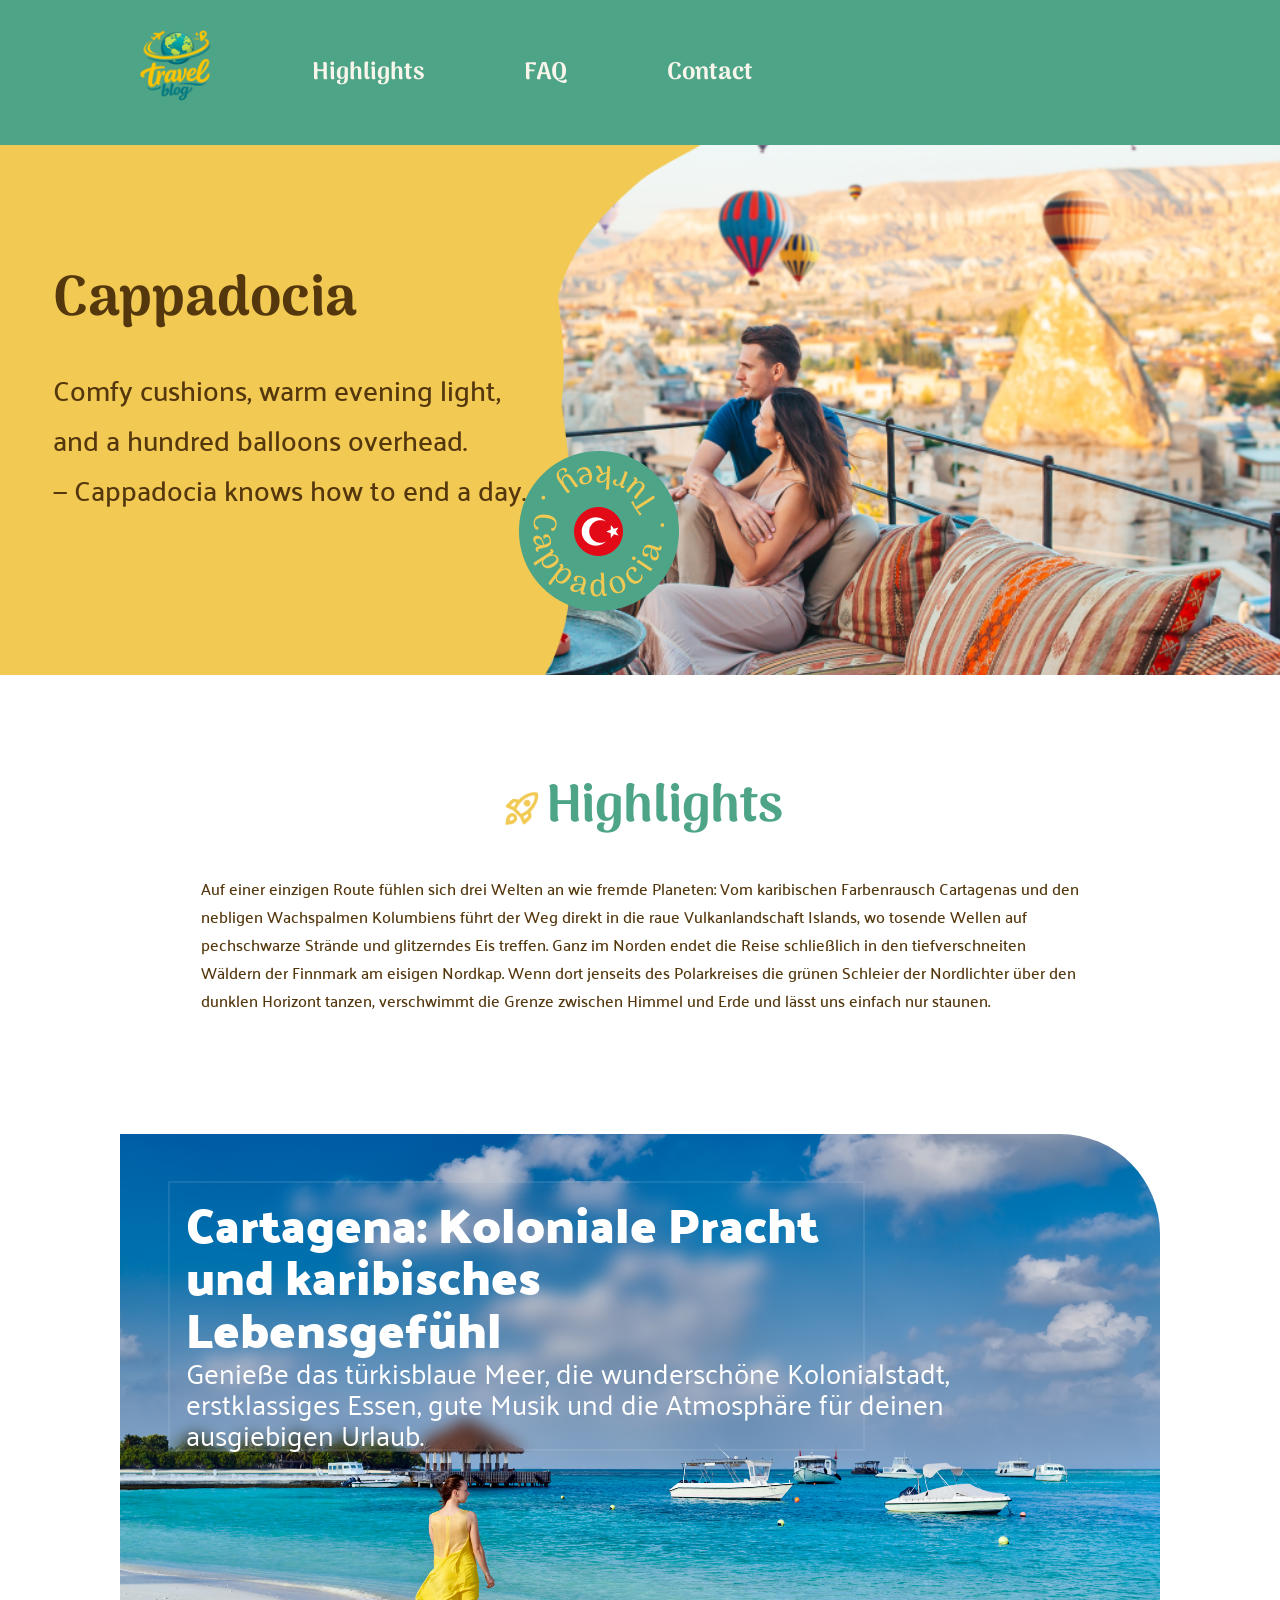
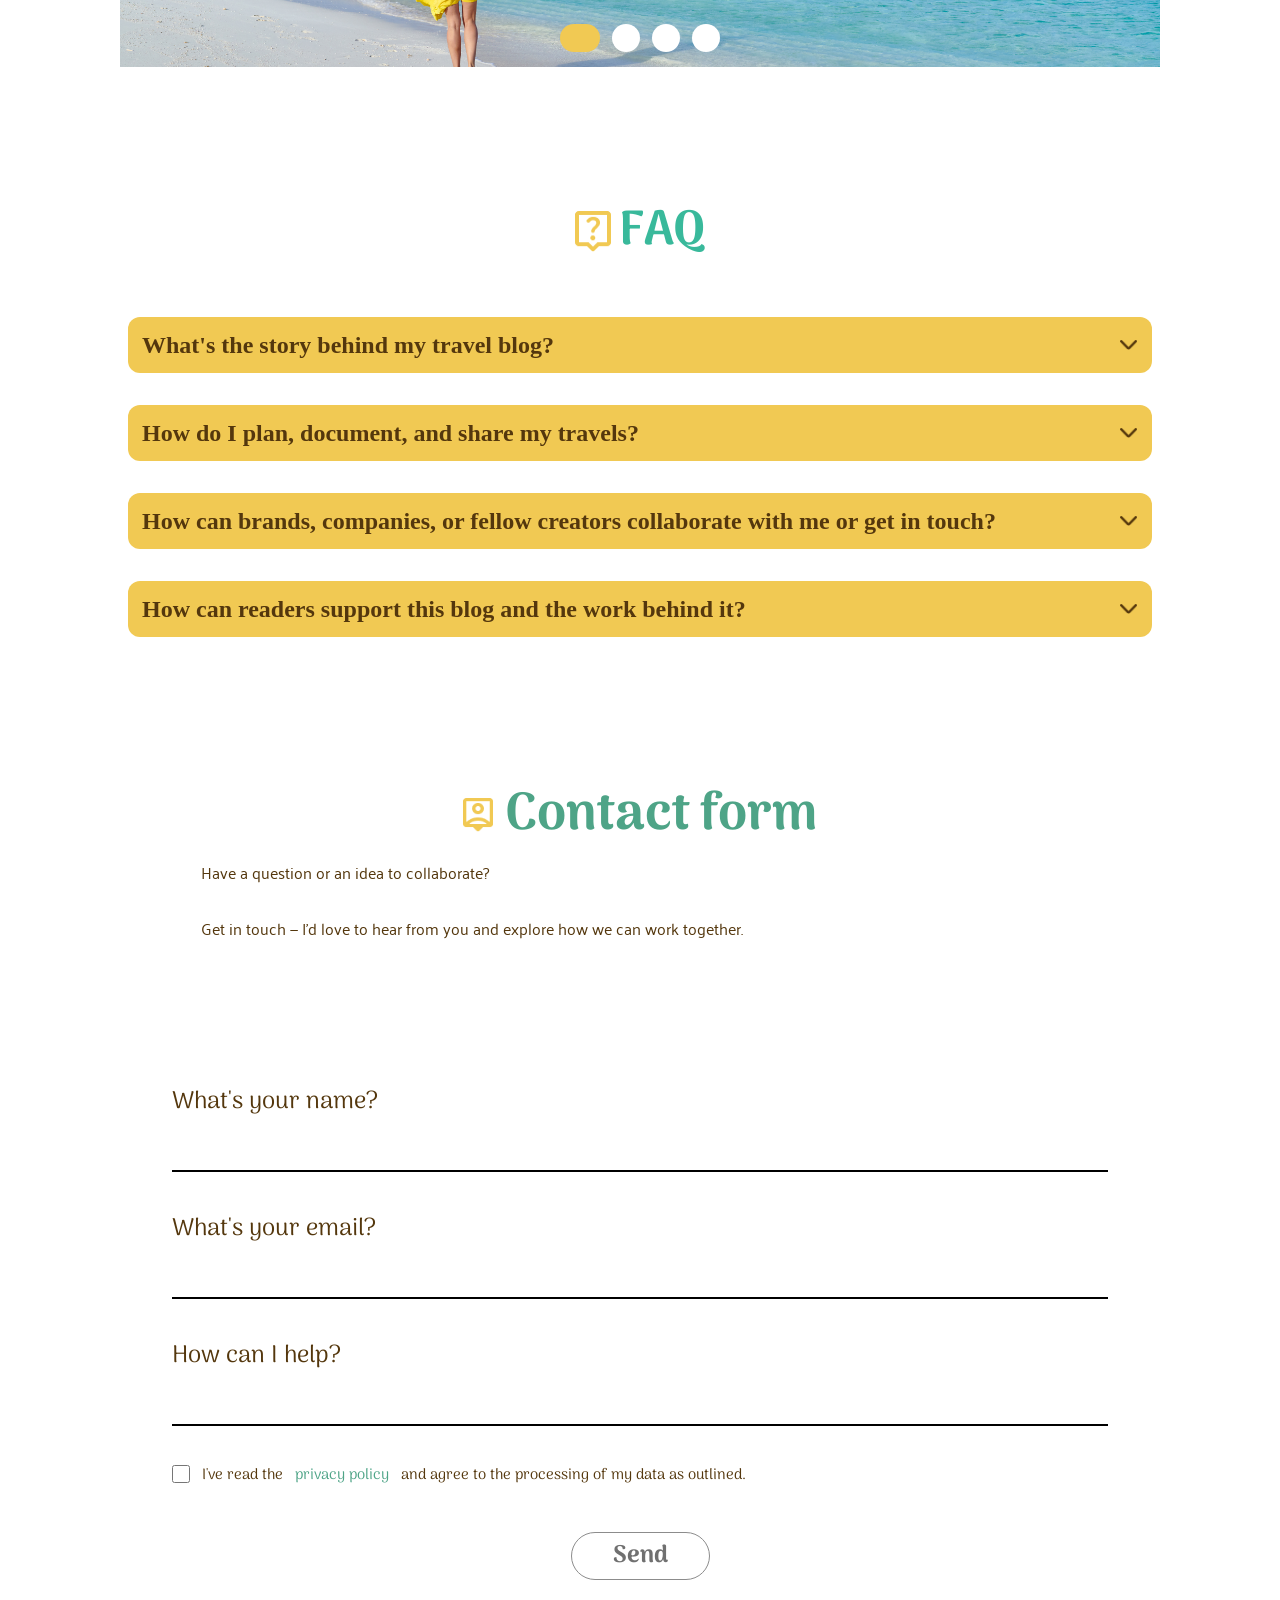
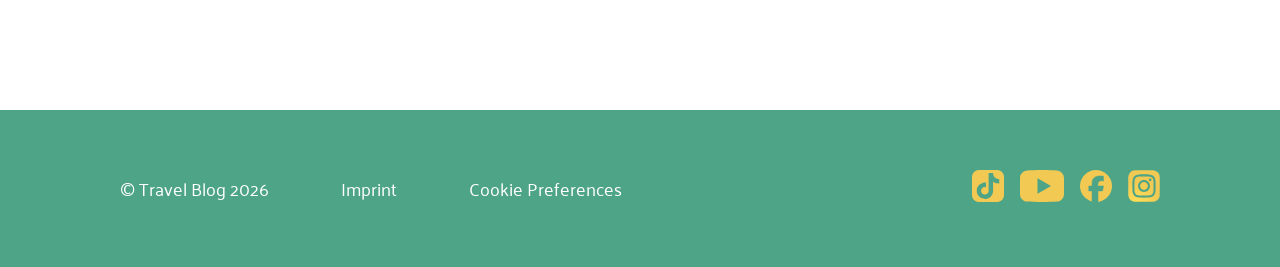
==== commit d9b5a246: "changed pictures .webp to .jpg" ====
--- a/index.html
+++ b/index.html
@@ -125,7 +125,7 @@
                     <div class="slider_a_element element_third">
                         <a href="https://www.tripadvisor.de/Attractions-g297476-Activities-c42-Cartagena_Cartagena_District_Bolivar_Department.html"
                             target="_blank" rel="noopener noreferer">
-                            <img src="./assets/img/Highlights/stokknes-island-vestrahorn-schwarzer-strand.webp"
+                            <img src="./assets/img/homepage/Highlights/stokknes-island-vestrahorn-schwarzer-strand.jpg"
                                 alt="schwarzer_strand_islands"></a>
                         <div class="text-box">
                             <h3>Urgewalt auf Island: Schwarzer Lavastrand und brechende Wellen</h3>
@@ -139,7 +139,7 @@
                     <div class="slider_a_element element_fourth">
                         <a href="https://www.tripadvisor.de/Attractions-g297476-Activities-c42-Cartagena_Cartagena_District_Bolivar_Department.html"
                             target="_blank" rel="noopener noreferer">
-                            <img src="./assets/img/Highlights/nordkap-winter-nordlicht.webp"
+                            <img src="./assets/img/homepage/Highlights/nordkap-winter-nordlicht.jpg"
                                 alt="nordlichter_überm_nordkap"></a>
                         <div class="text-box">
                             <h3>Wo die Nordlichter den Winterhimmel über dem Nordkap erhellen</h3>
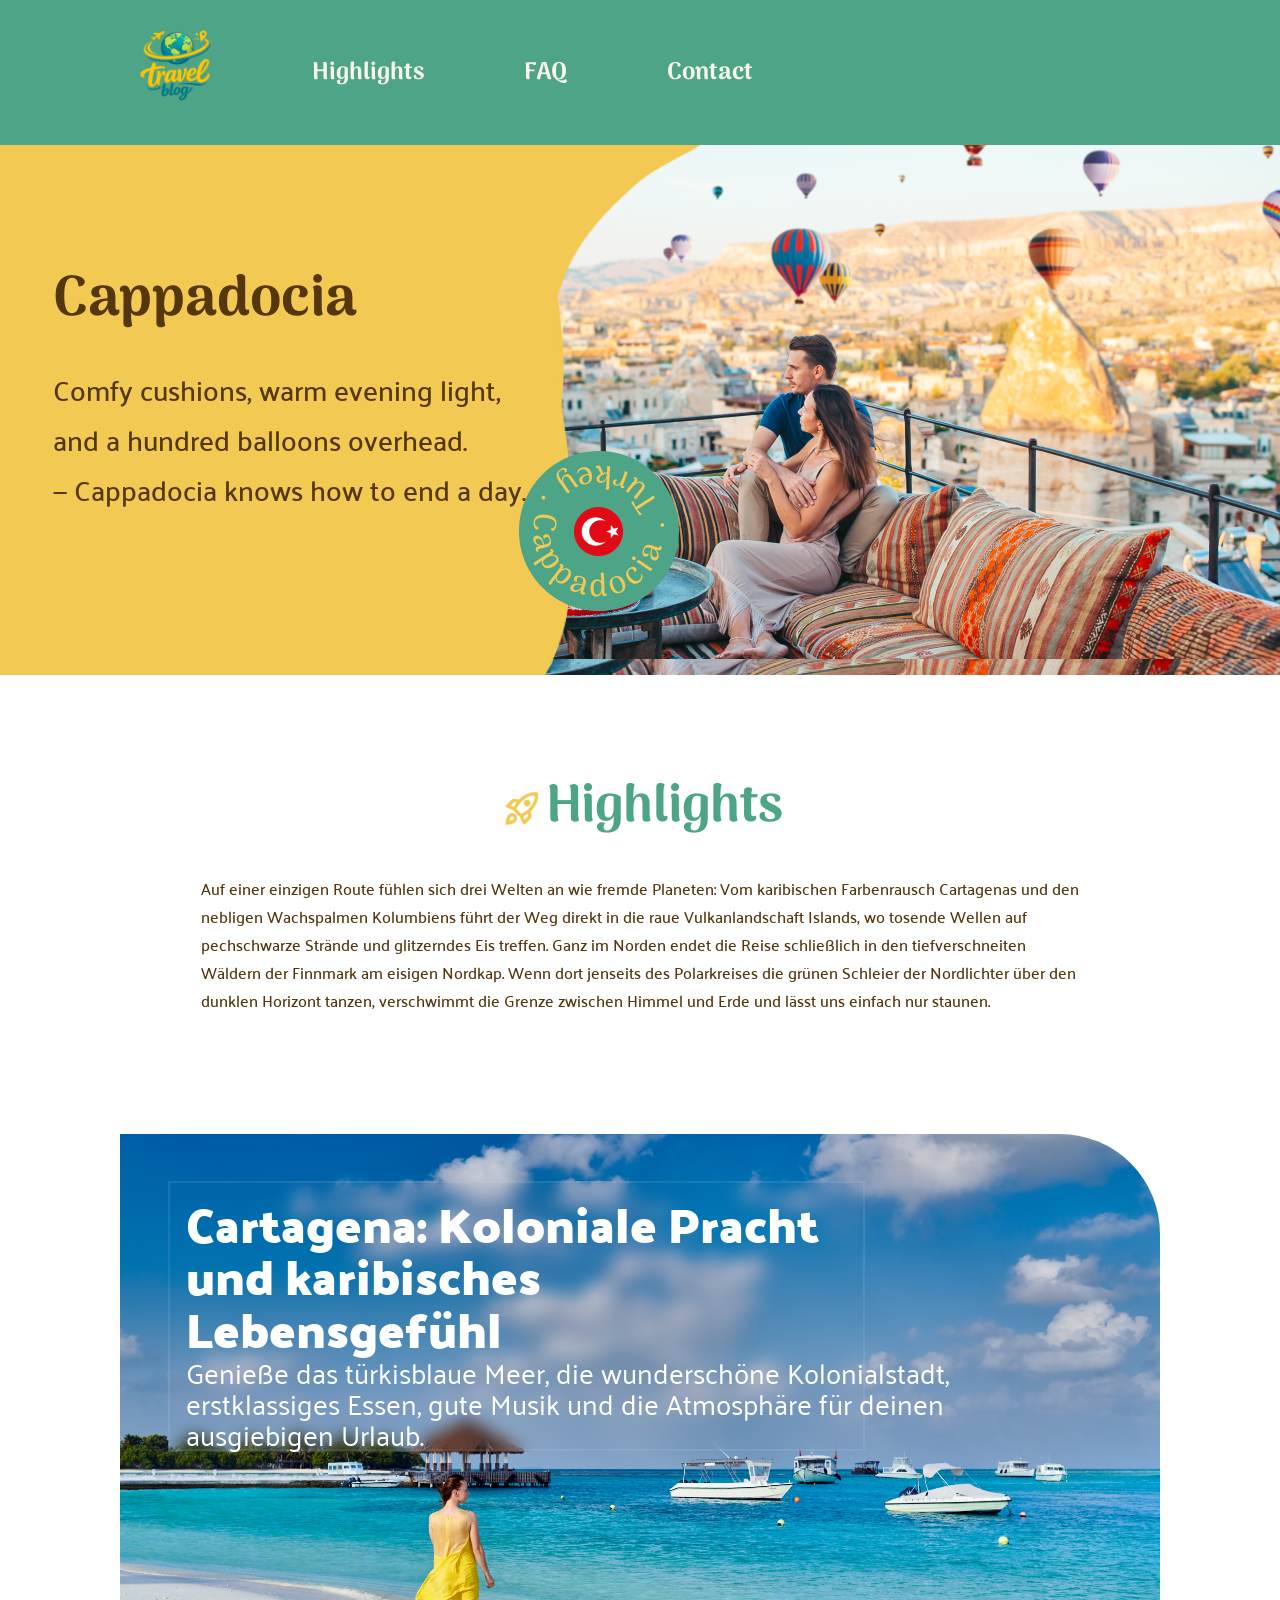
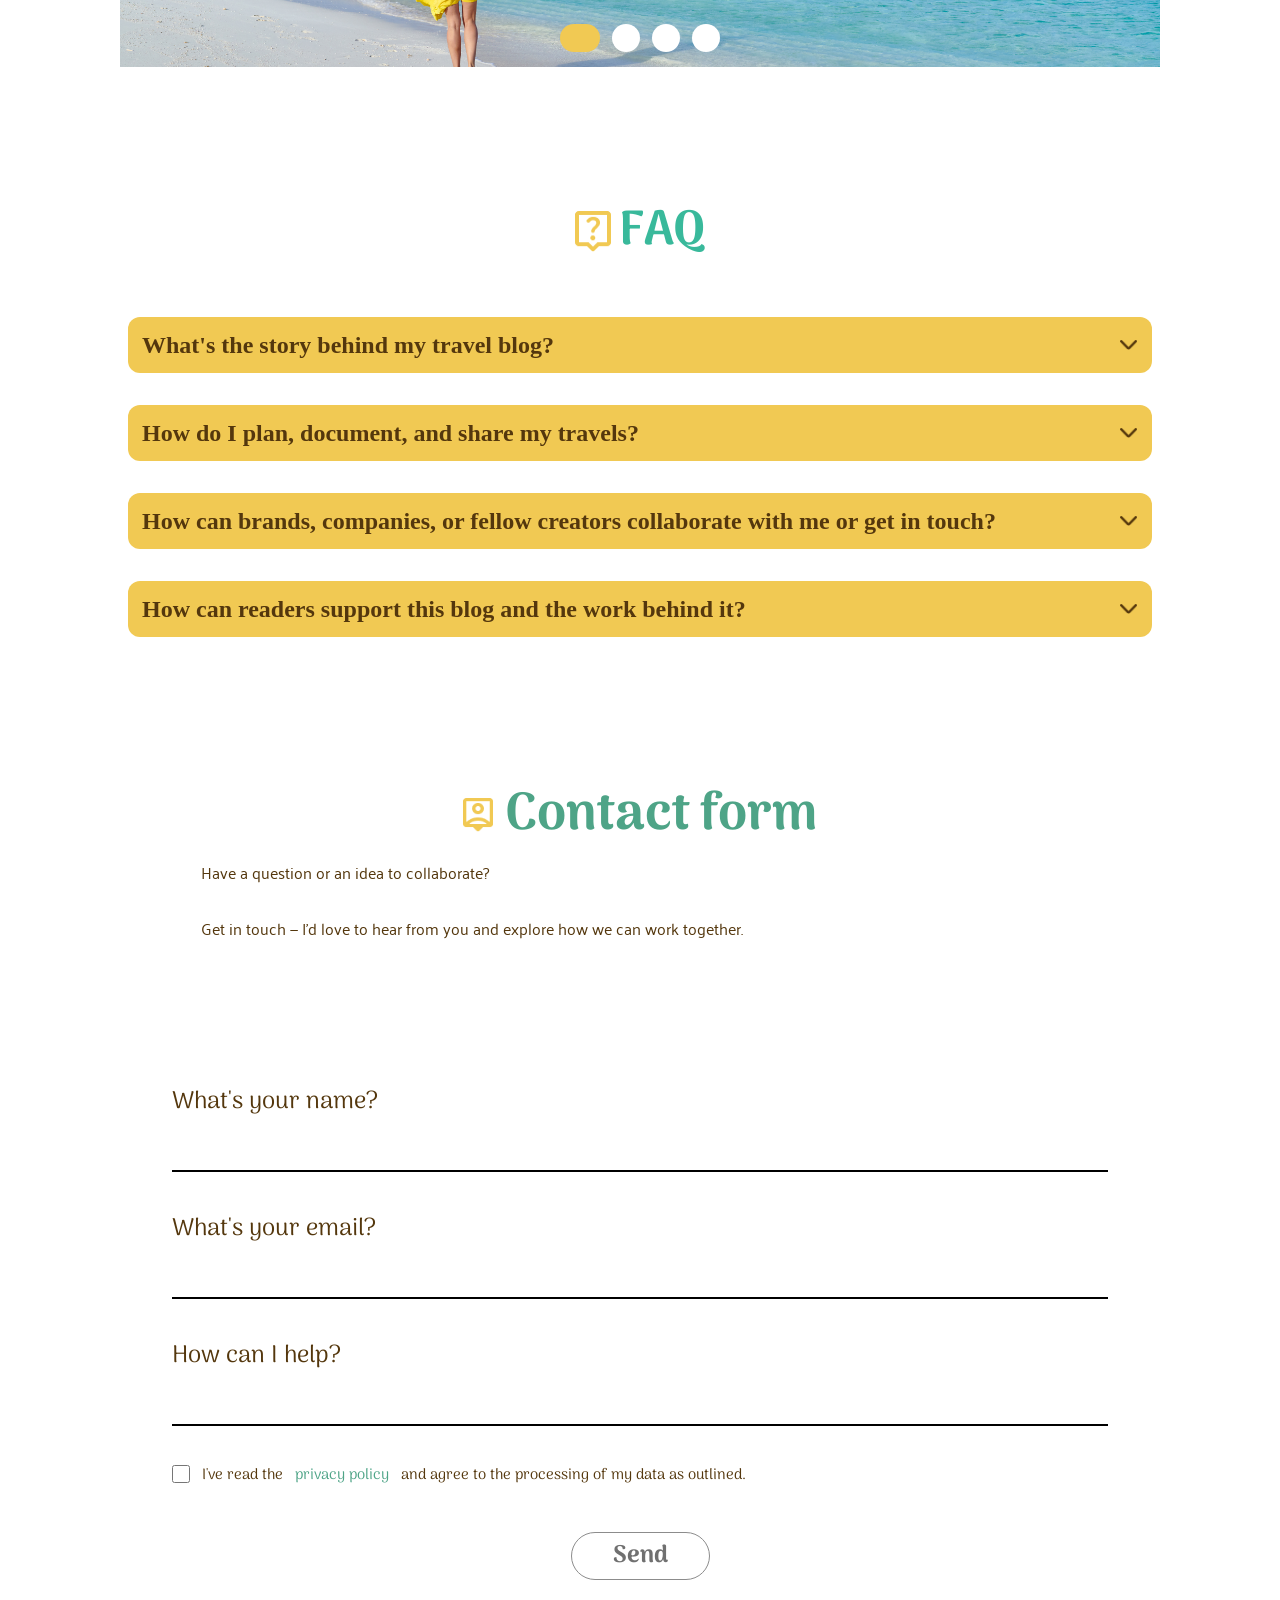
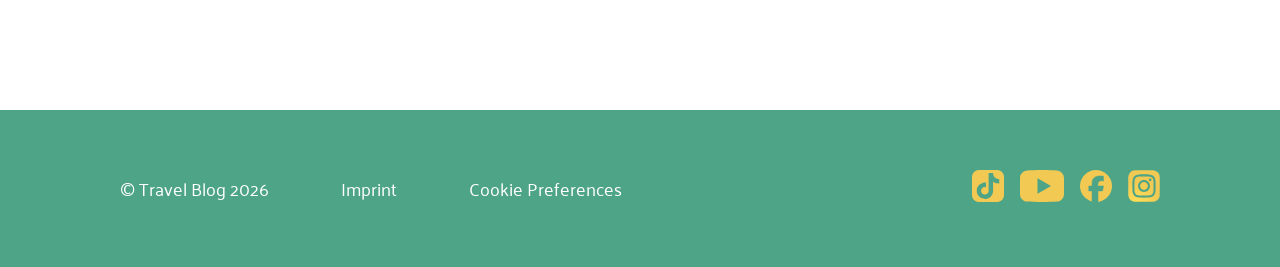
==== commit 0b73b4d4: "added header-pic to yellow-box" ====
--- a/index.html
+++ b/index.html
@@ -30,43 +30,53 @@
             </div>
         </section>
 
-          <!-- Yellow Box -->
-  <section class="landing-section">         
-  <section class="cappadocia-section">
-            <section class="cappadocia-box">
-                <section class="yellow-box">
-                    <div class="yellow-box-rect">
-                        <img src="./assets/img/homepage/yellow-box/vector16rect.jpg" alt="Yellow Vector">
-                    </div>
-                    <div class="yellow-box-swung">
-                        <img src="./assets/img/homepage/yellow-box/vector16swung.png" alt="Yellow Box swung">
-                    </div>
-                    <div class="yellow-box-short">
-                        <img src="./assets/img/homepage/yellow-box/vector16short.png" alt="">
-                    </div>
-                    <section class="yellow-text">
-                        <h3>Cappadocia</h3><br>
-                        <p>Comfy cushions, warm evening light,
-                            <br>and a hundred balloons overhead.
-                            <br>— Cappadocia knows how to end a day.
-                        </p>
+        <!-- Yellow Box -->
+        <section class="landing-section">
+            <section class="cappadocia-section">
+                <section class="cappadocia-box">
+                    <section class="yellow-box">
+                        <div class="yellow-box-rect">
+                            <img src="./assets/img/homepage/yellow-box/vector16rect.jpg" alt="Yellow Vector">
+                        </div>
+
+                        <div class="yellow-box-swung">
+                            <img src="./assets/img/homepage/yellow-box/vector16swung.png" alt="Yellow Box swung">
+                        </div>
+                        <div class="yellow-box-short">
+                            <img src="./assets/img/homepage/yellow-box/vector16short.png" alt="">
+                        </div>
+                        <section class="yellow-text">
+                            <h3>Cappadocia</h3><br>
+                            <p>Comfy cushions, warm evening light,
+                                <br>and a hundred balloons overhead.
+                                <br>— Cappadocia knows how to end a day.
+                            </p>
+                        </section>
+
+                        <section class="cappadocia_turkey">
+                            <div class="turkey_img">
+                                <img src="./assets/img/homepage/yellow-box/Turkey.png" alt="turkey_bild">
+                            </div>
+                            <div class="green_elipse">
+                                <img src="./assets/img/homepage/yellow-box/Ellipse 27.png" alt="green_circle">
+                            </div>
+                            <div class="rotating_text">
+                                <img src="./assets/img/homepage/yellow-box/Cappadocia . Turkey ..png"
+                                    alt="cappadocia_turkey_text">
+
+                            </div>
+                        </section>
+
                     </section>
-                    <section class="cappadocia_turkey">
-                        <div class="turkey_img">
-                            <img src="./assets/img/homepage/yellow-box/Turkey.png" alt="turkey_bild">
-                        </div>
-                        <div class="green_elipse">
-                            <img src="./assets/img/homepage/yellow-box/Ellipse 27.png" alt="green_circle">
-                        </div>
-                        <div class="rotating_text">
-                            <img src="./assets/img/homepage/yellow-box/Cappadocia . Turkey ..png" alt="cappadocia_turkey_text">
-
-                        </div>
-                    </section>
+
                 </section>
+                <div class="cappadocia-pic">
+                <img src="./assets/img/homepage/yellow-box/header-photo.png" alt="picture_of_cappadocia">
+            </div>
             </section>
-        </section>
-        </section>
+
+        </section>
+
     </header>
 
 
@@ -239,7 +249,7 @@
             <div>
                 <p>Have a question or an idea to collaborate?</p>
                 <p><br>Get in touch — I’d love to hear from you and explore how we can work together.</p>
-            </div> 
+            </div>
         </section>
 
         <form>
--- a/css styles/style.css
+++ b/css styles/style.css
@@ -262,6 +262,11 @@
     transform: rotate(360deg);
   }
 }
+.cappadocia-pic{
+ display: flex;
+ justify-content: end;
+ align-items: end;
+}
 
 /* --- HIGHLIGHTS --- */
 .highlights {
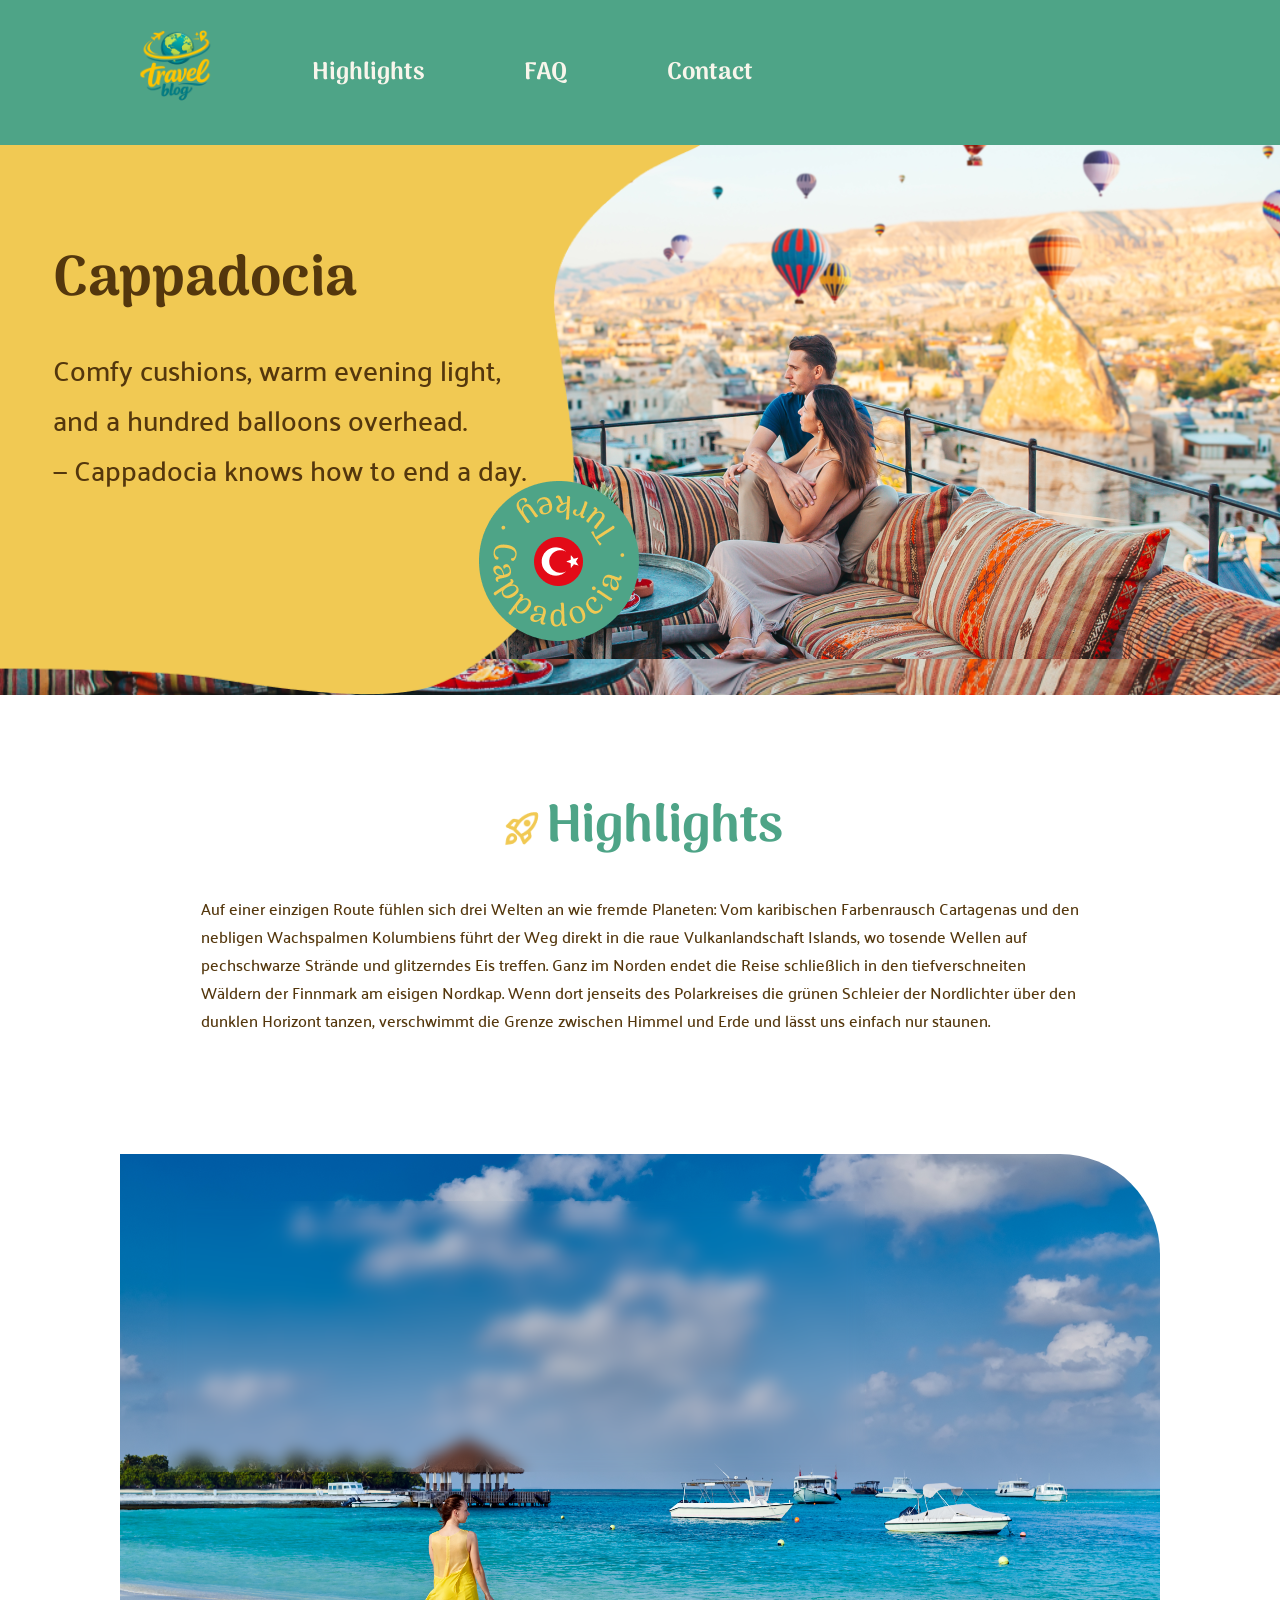
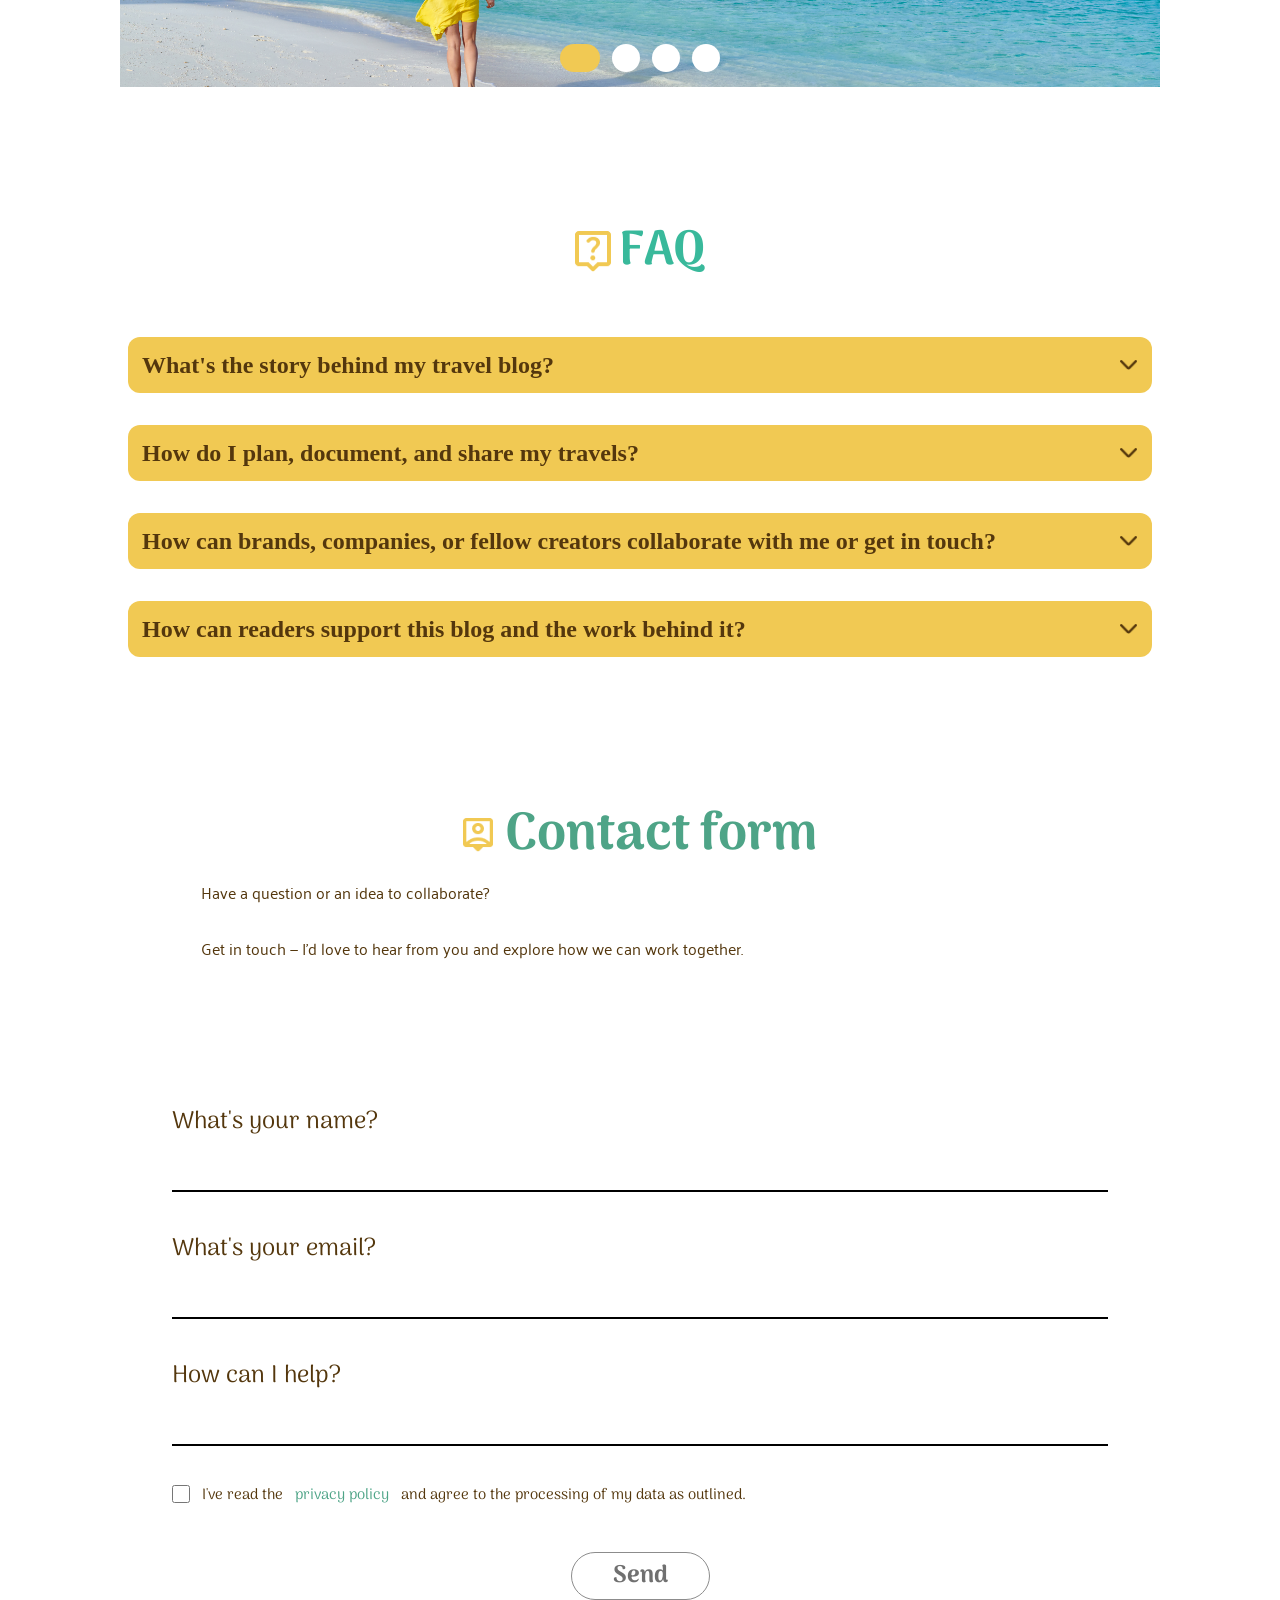
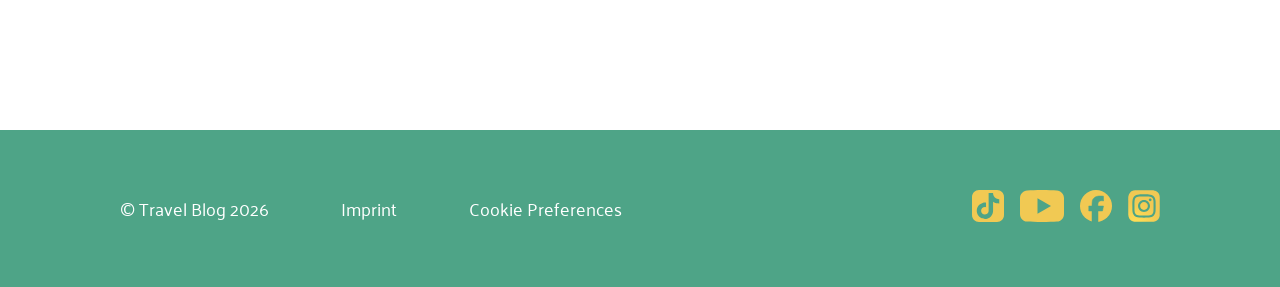
==== commit 9c0b0e15: "Animations enhanced. Yellow-box-swung moves out of container." ====
--- a/index.html
+++ b/index.html
@@ -30,6 +30,8 @@
             </div>
         </section>
 
+           </header>
+
         <!-- Yellow Box -->
         <section class="landing-section">
             <section class="cappadocia-section">
@@ -77,7 +79,7 @@
 
         </section>
 
-    </header>
+ 
 
 
     <!-- Highlights -->
--- a/css styles/style.css
+++ b/css styles/style.css
@@ -1,7 +1,7 @@
 /* --- HAUPT-LAYOUT MIT KLASSEN --- */
 
 /* Header */
-.main-section{
+.main-section {
   display: flex;
   flex-direction: column;
   gap: 120px;
@@ -33,7 +33,7 @@
   height: 72px;
 }
 
-.nav-bar > a {
+.nav-bar>a {
   color: rgba(248, 245, 235, 1);
   font-family: Arima;
   font-size: 1.5rem;
@@ -51,6 +51,7 @@
   from {
     opacity: 1;
   }
+
   to {
     opacity: 0;
   }
@@ -59,16 +60,14 @@
 /* --- YELLOW BOX --- */
 
 .landing-section {
-  /* position: absolute; */
-  z-index: -1;
-  display: flex;
-  justify-content: center;
+
+  display: flex;
+  justify-content: center;
+
 
 }
 
 .cappadocia-section {
-  /* position: relative; */
-  z-index: -1;
   display: flex;
   flex-direction: column;
   background-image: url(/assets/img/yellow-box/header-photo.png);
@@ -79,6 +78,7 @@
   overflow: hidden;
   max-width: 1440px;
   width: 100%;
+  height: 550px;
 }
 
 .cappadocia-box {
@@ -91,98 +91,119 @@
 .yellow-box {
   position: absolute;
   z-index: 1;
-  justify-content: center;
-  text-align: start;
+}
+
+.yellow-box-rect img {
+  position: absolute;
+  z-index: 1;
+  display: flex;
+
+  width: 1440px;
+  animation: yellow-box-rect-slide 500ms forwards;
+  animation-delay: 2s;
   
-}
-
-.yellow-box-rect img {
-    position: absolute;
-    z-index: 1;
-    display: flex;
-    
-    width: 1440px;
-    animation: yellow-box-rect-slide 1s forwards;
-    animation-delay: 2s;
+  opacity: 1;
 }
 
 @keyframes yellow-box-rect-slide {
-  from {
-    padding-right: 0%;
-  }
-  to {
-    padding-right: 50px;
-  }
+
   to {
     opacity: 0;
   }
 }
 
-.yellow-box-swung img{  
-    position: absolute;
-    z-index: 1;
-     display: flex;
-      
-    width: 2000px;
-    animation: yellow-box-swung-slide 1s forwards;
-    animation-delay: 2s;
-    /* animation: yellow-box-swung-blendout 1s forwards;
-    animation-delay: 3s; */
+.yellow-box-swung img {
+  position: absolute;
+  z-index: 1;
+  display: flex;
+  height: 515px;
+  width: 2000px;
+  animation: yellow-box-swung-slide 1s forwards;
+  animation-delay: 2s;
+  
 }
 
 @keyframes yellow-box-swung-slide {
   from {
     width: 2000px;
   }
+
   to {
+    width: 900px;
+  }
+
+  to{
     width: 700px;
-  }
-}
+        opacity: 0;
+  }
+}
+
 /* 
 @keyframes yellow-box-swung-blendout{
     from{opacity: 1;}
     to{opacity: 0;}
 } */
 
-.yellow-box-short img{
-     position: absolute;
-    z-index: 2;
-     display: flex;
-      height: 650px;
-    width: 800px;
-    animation: yellow-box-swung-slide 2s forwards;
-    animation-delay: 10s;
+.yellow-box-short img {
+  position: absolute;
+  z-index: 1;
+  display: flex;
+  height: 515px;
+  width: 750px;
+  opacity: 0;
+  animation: yellow-box-short-slide 1s forwards;
+  animation-delay: 2s;
+  
+}
+
+@keyframes yellow-box-short-slide{
+  from{
+    opacity: 0;
+  }
+
+  to{
+    height: 550px;
+    width: 700px;
+    opacity: 1;
+  }
 }
 
 .yellow-text {
   position: absolute;
-  top: 110px;
-  bottom: 75%;
+  top: 90px;
   left: 40%;
   z-index: 2;
+  animation: text-slide 3s forwards;
+  animation-delay: 1s;
+}
+
+@keyframes text-slide{
+  to{
+    text-align: start;
+  }
 }
 
 .yellow-text h3 {
-    position: relative;
-    color: #54370D;
-    font-family: 'Arima';
-    font-weight: 700;
-    font-size: 3.5rem;
-    animation: slide-up 250ms forwards;
-    animation-duration: 1s;
-}
-
-@keyframes slide-up{
-    from {
-        bottom: -300px;
-        transform: translateX(+200px); 
-
-        opacity: 0;
-    }
-    to {
-        bottom: 0;
-        opacity: 1;
-    }
+  position: relative;
+  color: #54370D;
+  font-family: 'Arima';
+  font-weight: 700;
+  font-size: 3.5rem;
+  animation: slide-up 250ms forwards;
+  animation-duration: 1s;
+}
+
+@keyframes slide-up {
+  from {
+    bottom: -300px;
+
+    opacity: 0;
+  }
+
+  to {
+    bottom: 0;
+    opacity: 1;
+  }
 }
 
 .yellow-text p {
@@ -202,14 +223,17 @@
 }
 
 .cappadocia_turkey {
-    position: relative;
-    left: 400%;
-    top: 300px;
-    z-index: 3;
-    display: flex;
-    justify-content: center;
-    align-items: center;
-    animation: slideUpFadeIn 500ms ease-out forwards;
+  position: relative;
+  left: 370%;
+  top: 330px;
+  z-index: 3;
+  display: flex;
+  justify-content: center;
+  align-items: center;
+  animation: slideUpFadeIn 500ms ease-out forwards;
+   animation-delay: 2s;
+  opacity: 0;
+ 
 }
 
 .turkey_img {
@@ -244,10 +268,11 @@
 
 @keyframes slideUpFadeIn {
   0% {
-    opacity: 0%;
+    opacity: 0;
     transform: translateY(200px);
     animation-fill-mode: forwards;
   }
+
   100% {
     opacity: 1;
     transform: translateY(20px);
@@ -258,14 +283,16 @@
   15% {
     transform: rotate(0deg);
   }
+
   100% {
     transform: rotate(360deg);
   }
 }
-.cappadocia-pic{
- display: flex;
- justify-content: end;
- align-items: end;
+
+.cappadocia-pic {
+  display: flex;
+  justify-content: end;
+  align-items: end;
 }
 
 /* --- HIGHLIGHTS --- */
@@ -273,7 +300,7 @@
   display: flex;
   flex-direction: column;
   justify-content: center;
- 
+
 }
 
 .highlights_text {
@@ -283,7 +310,7 @@
   flex-direction: row-reverse;
 }
 
-.highlights > div {
+.highlights>div {
   display: flex;
   justify-content: center;
   flex-direction: row-reverse;
@@ -364,7 +391,7 @@
   transition: all 1s ease-in-out;
 }
 
-.slider_a_wrapper > p {
+.slider_a_wrapper>p {
   display: flex;
 }
 
@@ -380,19 +407,19 @@
   object-fit: cover;
 }
 
-.slider_a input[value="first"]:checked ~ .slider_a_wrapper {
+.slider_a input[value="first"]:checked~.slider_a_wrapper {
   transform: translateX(0);
 }
 
-.slider_a input[value="second"]:checked ~ .slider_a_wrapper {
+.slider_a input[value="second"]:checked~.slider_a_wrapper {
   transform: translateX(calc(-100% / 4));
 }
 
-.slider_a input[value="third"]:checked ~ .slider_a_wrapper {
+.slider_a input[value="third"]:checked~.slider_a_wrapper {
   transform: translateX(calc(-200% / 4));
 }
 
-.slider_a input[value="fourth"]:checked ~ .slider_a_wrapper {
+.slider_a input[value="fourth"]:checked~.slider_a_wrapper {
   transform: translateX(calc(-300% / 4));
 }
 
@@ -546,21 +573,21 @@
     height: 62px; */
 }
 
-figure > img {
+figure>img {
   width: 30px;
   /*36px Desktop*/
   height: 34.29px;
   /*41.15px Desktop*/
 }
 
-.contact-header > div {
-  display: flex;
-  flex-direction: column;
-  justify-content: center;
-  align-items: center;
-}
-
-form > div {
+.contact-header>div {
+  display: flex;
+  flex-direction: column;
+  justify-content: center;
+  align-items: center;
+}
+
+form>div {
   display: flex;
   flex-direction: column;
   justify-content: flex-start;
@@ -568,25 +595,23 @@
   padding-right: 5%;
 }
 
-figure > img {
+figure>img {
   width: 30px;
   /*36px Desktop*/
   height: 34.29px;
   /*41.15px Desktop*/
 }
 
-.contact-header > div {
-  display: flex;
-  flex-direction: column;
-  justify-content: center;
-  align-items: center;
-}
-
-.contact-header > div > p {
-  
-}
-
-form > div {
+.contact-header>div {
+  display: flex;
+  flex-direction: column;
+  justify-content: center;
+  align-items: center;
+}
+
+.contact-header>div>p {}
+
+form>div {
   display: flex;
   flex-direction: column;
   justify-content: flex-start;
@@ -601,7 +626,7 @@
   gap: 12px;
 }
 
-.policy-checkbox > input[type="checkbox"] {
+.policy-checkbox>input[type="checkbox"] {
   flex-shrink: 0;
   width: 18px;
   height: 18px;
@@ -611,17 +636,17 @@
   cursor: pointer;
 }
 
-.policy-checkbox > span {
+.policy-checkbox>span {
   margin: 0;
   color: #4ea487;
 }
 
-.policy-checkbox > span:hover {
+.policy-checkbox>span:hover {
   text-decoration: underline;
   cursor: pointer;
 }
 
-.policy-checkbox > input[type="checkbox"] {
+.policy-checkbox>input[type="checkbox"] {
   flex-shrink: 0;
   width: 18px;
   height: 18px;
@@ -631,12 +656,12 @@
   cursor: pointer;
 }
 
-.policy-checkbox > span {
+.policy-checkbox>span {
   margin: 0;
   color: #4ea487;
 }
 
-.policy-checkbox > span:hover {
+.policy-checkbox>span:hover {
   text-decoration: underline;
   cursor: pointer;
 }
@@ -700,4 +725,4 @@
 .social-media {
   display: flex;
   gap: 16px;
-}
+}
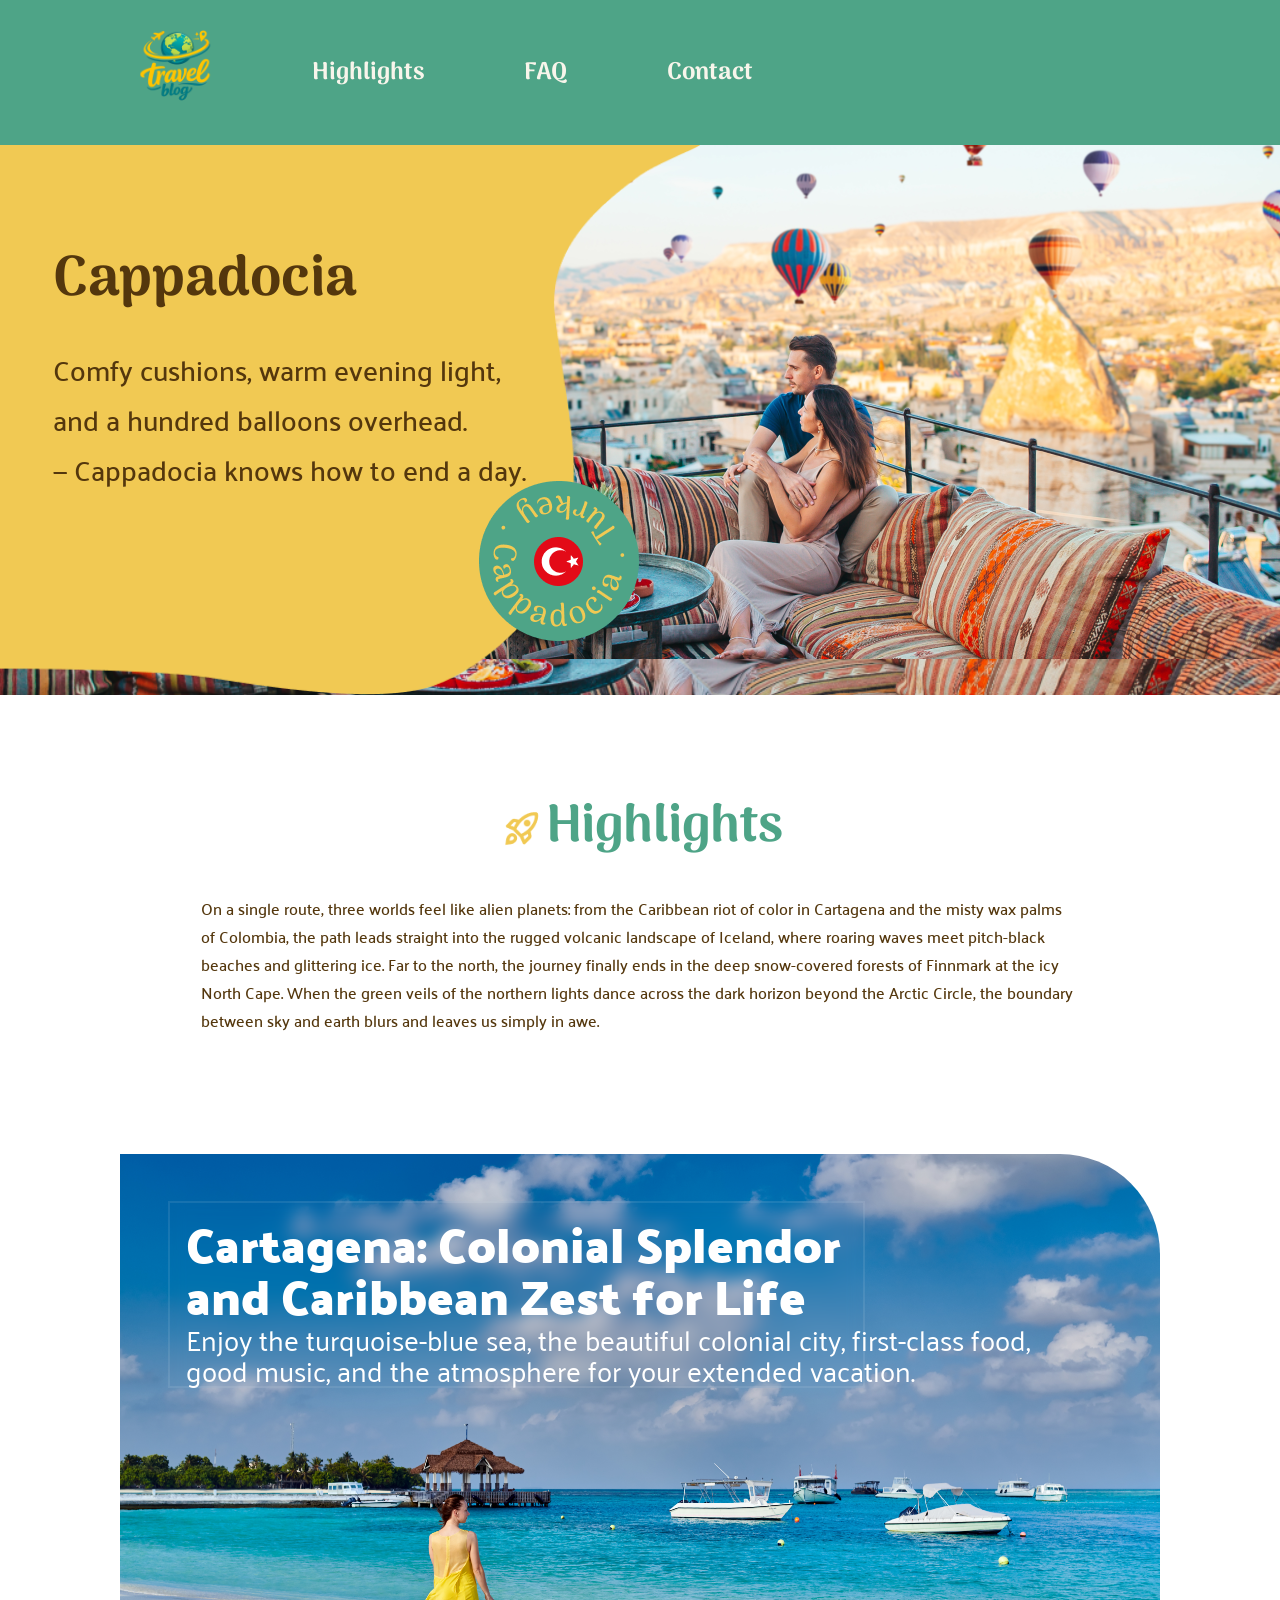
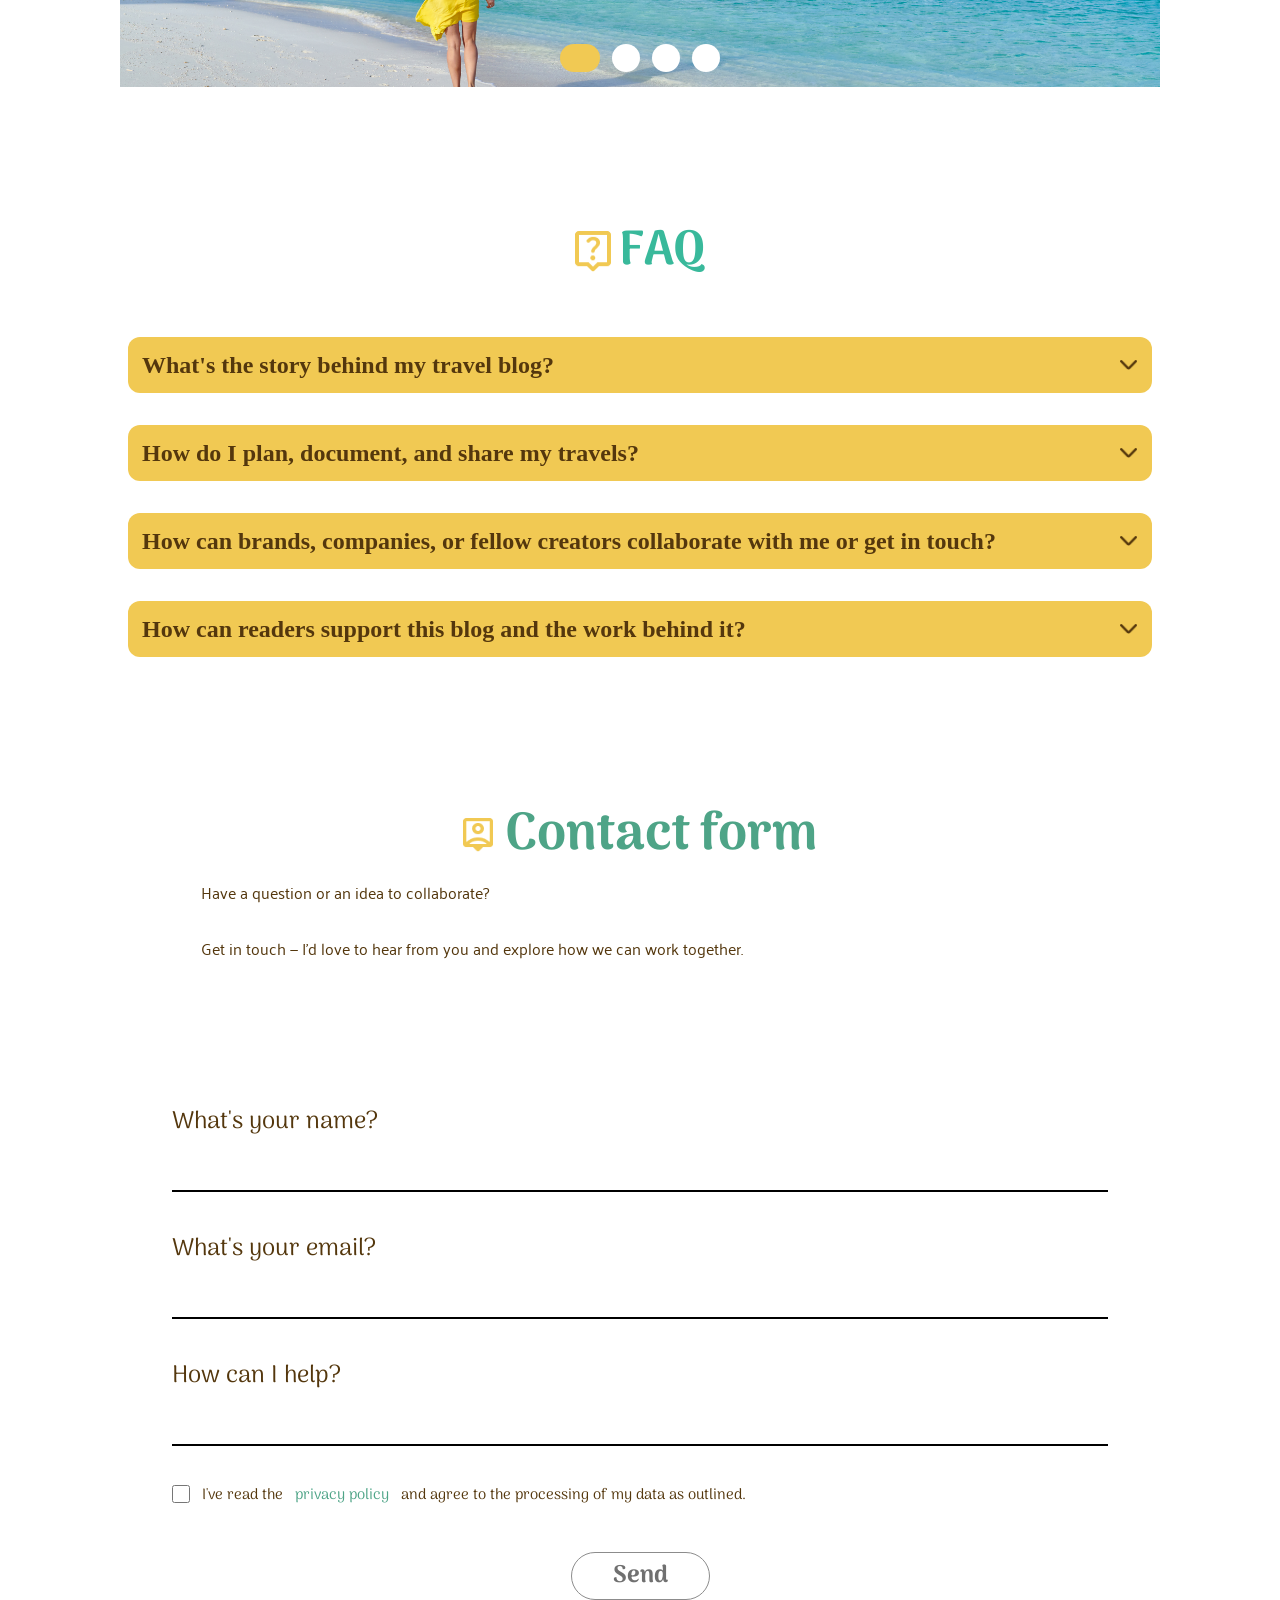
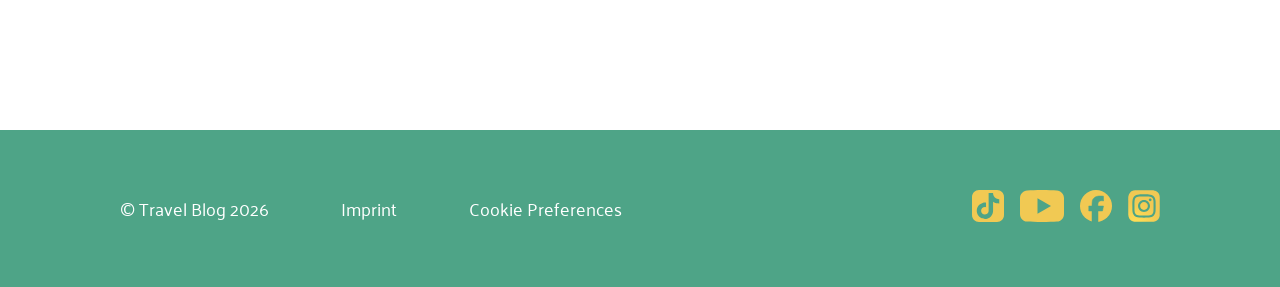
==== commit 8a646191: "changed Highlights into Engl." ====
--- a/index.html
+++ b/index.html
@@ -90,12 +90,13 @@
                 <img src="./assets/img/homepage/Highlights/rocket_launch.png" alt="rocket_img">
             </div>
             <div class="explanation_text">
-                <p>Auf einer einzigen Route fühlen sich drei Welten an wie fremde Planeten: Vom karibischen Farbenrausch
-                    Cartagenas und den nebligen Wachspalmen Kolumbiens führt der Weg direkt in die raue Vulkanlandschaft
-                    Islands, wo tosende Wellen auf pechschwarze Strände und glitzerndes Eis treffen. Ganz im Norden
-                    endet die Reise schließlich in den tiefverschneiten Wäldern der Finnmark am eisigen Nordkap. Wenn
-                    dort jenseits des Polarkreises die grünen Schleier der Nordlichter über den dunklen Horizont tanzen,
-                    verschwimmt die Grenze zwischen Himmel und Erde und lässt uns einfach nur staunen.</p>
+                <p>On a single route, three worlds feel like alien planets: from the Caribbean riot
+                     of color in Cartagena and the misty wax palms of Colombia, the path leads
+                     straight into the rugged volcanic landscape of Iceland, where roaring waves
+                      meet pitch-black beaches and glittering ice. Far to the north, the journey finally
+                      ends in the deep snow-covered forests of Finnmark at the icy North Cape. When the green
+                       veils of the northern lights dance across the dark horizon beyond the 
+                      Arctic Circle, the boundary between sky and earth blurs and leaves us simply in awe.</p>
             </div>
         </section>
         <section class="slider">
@@ -114,9 +115,9 @@
                             target="_blank" rel="noopener noreferer">
                             <img src="./assets/img/homepage/Highlights/IslandBeach.jpg" alt="strand_bild"></a>
                         <div class="text-box">
-                            <h3>Cartagena: Koloniale Pracht und karibisches Lebensgefühl</h3>
-                            <p>Genieße das türkisblaue Meer, die wunderschöne Kolonialstadt, erstklassiges Essen, gute
-                                Musik und die Atmosphäre für deinen ausgiebigen Urlaub.</p>
+                            <h3>Cartagena: Colonial Splendor and Caribbean Zest for Life</h3>
+                            <p>Enjoy the turquoise-blue sea, the beautiful colonial city,
+                                 first-class food, good music, and the atmosphere for your extended vacation.</p>
 
                         </div>
                     </div>
@@ -126,9 +127,8 @@
                             target="_blank" rel="noopener noreferer">
                             <img src="./assets/img/homepage/Highlights/Wachspalmen.jpg" alt="wachspalmen_kolumbien"></a>
                         <div class="text-box">
-                            <h3>Gigantische Wachspalmen ragen in den Nebel des Cocora-Tals</h3>
-                            <p>Bis zu 60 Meter hoch: Im mystischen Valle de Cocora prägen <br> Kolumbiens gigantische
-                                Wachspalmen eine <br> unvergessliche Bergkulisse.
+                            <h3>Gigantic wax palms tower into the mist of the Cocora Valley.</h3>
+                            <p>Up to 60 meters high: In the mystical Valle de Cocora, Colombia's gigantic wax palms shape an unforgettable mountain backdrop.
                             </p>
                         </div>
                     </div>
@@ -140,9 +140,8 @@
                             <img src="./assets/img/homepage/Highlights/stokknes-island-vestrahorn-schwarzer-strand.jpg"
                                 alt="schwarzer_strand_islands"></a>
                         <div class="text-box">
-                            <h3>Urgewalt auf Island: Schwarzer Lavastrand und brechende Wellen</h3>
-                            <p>Schwarzer Lavasand und tosende Atlantikwellen - die dramatische Vulkanküste von
-                                Stokksnes.
+                            <h3>Elemental force in Iceland: Black lava beach and crashing waves</h3>
+                            <p>Black lava sand and roaring Atlantic waves — <br>the dramatic volcanic coast of Stokksnes
                             </p>
                         </div>
                     </div>
@@ -154,9 +153,8 @@
                             <img src="./assets/img/homepage/Highlights/nordkap-winter-nordlicht.jpg"
                                 alt="nordlichter_überm_nordkap"></a>
                         <div class="text-box">
-                            <h3>Wo die Nordlichter den Winterhimmel über dem Nordkap erhellen</h3>
-                            <p>Tanzende Polarlichter in der arktischen Winternacht - ein magisches Naturschauspiel über
-                                dem verschneiten Nordkap
+                            <h3>Where the northern lights illuminate the winter sky above the North Cape</h3>
+                            <p>Dancing northern lights in the Arctic winter night — <br>a magical natural spectacle above the snow-covered North Cape
                             </p>
                         </div>
                     </div>
